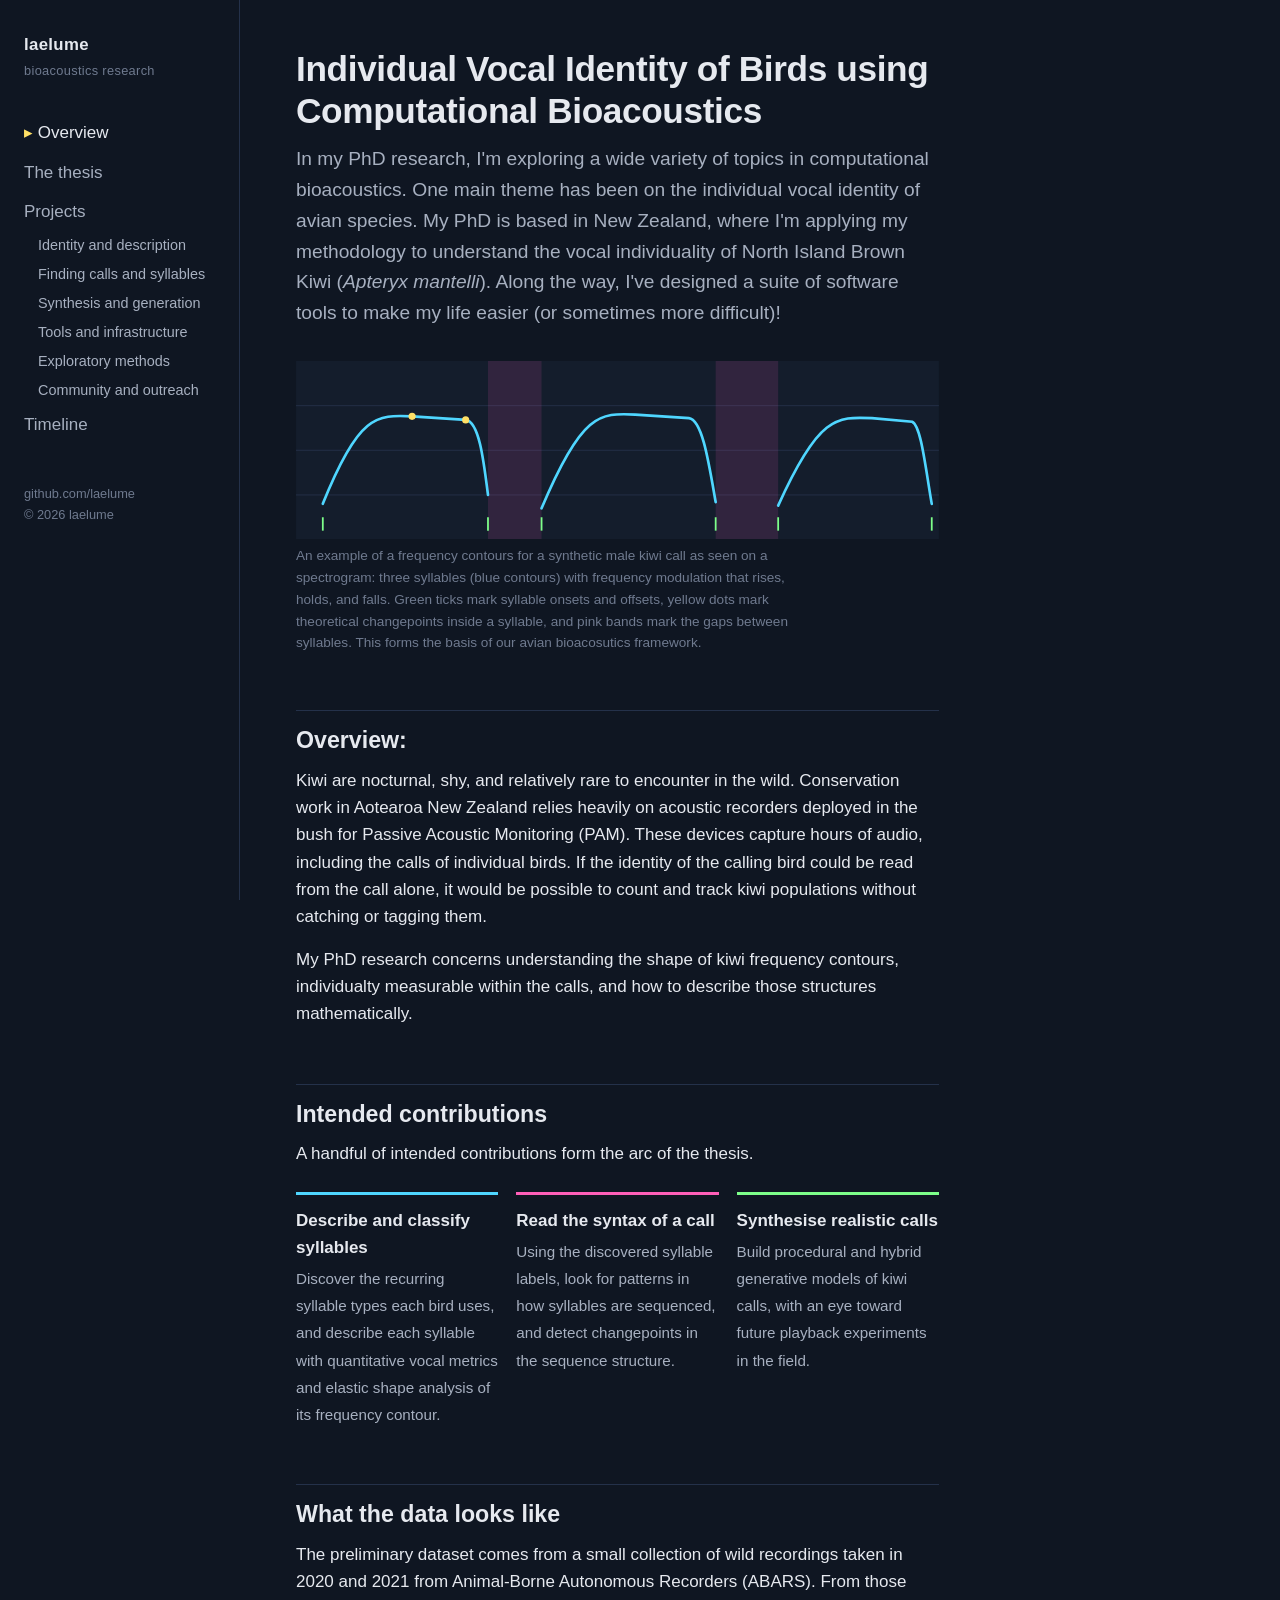
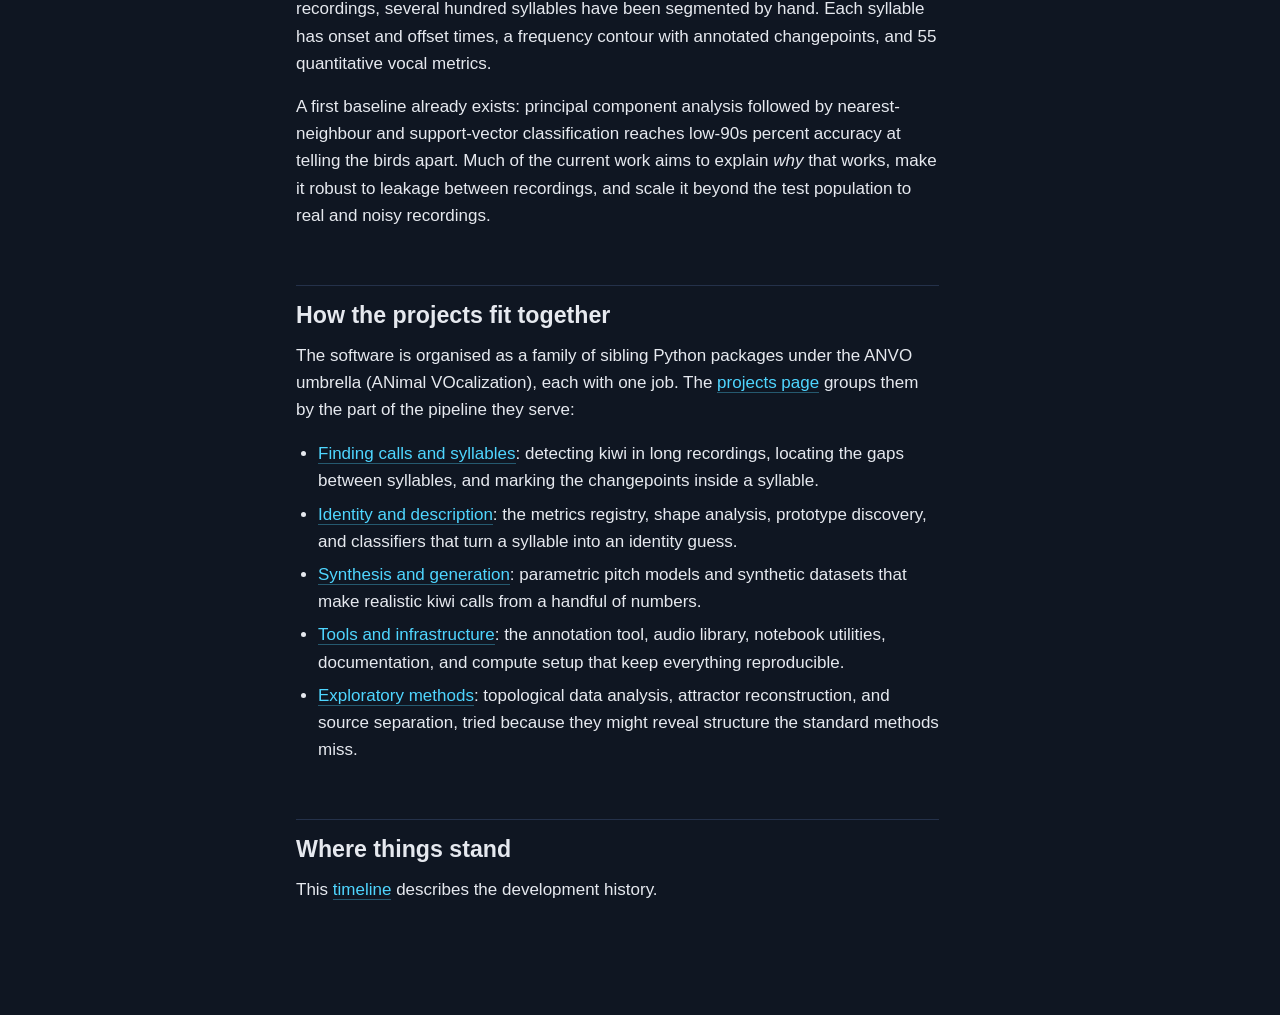
==== research/index.html @ 94d28925 "Update index.html" ====
<!DOCTYPE html>
<html lang="en">
<head>
<meta charset="utf-8">
<meta name="viewport" content="width=device-width, initial-scale=1">
<title>ashlae blum(e) research page</title>
<meta name="description" content="Computational approached towards vocal individuality of North Island Brown Kiwi">
<link rel="stylesheet" href="style.css">
</head>
<body>
<div class="frame">

<aside class="side">
  <a class="brand" href="index.html">laelume<small>bioacoustics research</small></a>
  <nav>
    <a class="here" href="index.html">Overview</a>
    <a href="thesis.html">The thesis</a>
    <a href="projects.html">Projects</a>
    <div class="sub">
      <a href="projects.html#identify">Identity and description</a>
      <a href="projects.html#segment">Finding calls and syllables</a>
      <a href="projects.html#synth">Synthesis and generation</a>
      <a href="projects.html#tools">Tools and infrastructure</a>
      <a href="projects.html#explore">Exploratory methods</a>
      <a href="projects.html#community">Community and outreach</a>
    </div>
    <a href="timeline.html">Timeline</a>
  </nav>
  <div class="foot">
    <a href="https://github.com/laelume">github.com/laelume</a><br>
    © 2026 laelume
  </div>
</aside>

<main>
<h1>Individual Vocal Identity of Birds using Computational Bioacoustics</h1>
<p class="lede">In my PhD research, I'm exploring a wide variety of topics in computational bioacoustics. One main theme has been on the individual vocal identity of avian species. My PhD is based in New Zealand, where I'm applying my methodology to understand the vocal individuality of North Island Brown Kiwi (<em>Apteryx mantelli</em>). Along the way, I've designed a suite of software tools to make my life easier (or sometimes more difficult)!</p>

<div class="contour" aria-hidden="true">
<svg viewBox="0 0 720 200" xmlns="http://www.w3.org/2000/svg" role="img">
  <title>Proxy kiwi call using frequency contours: three syllables separated by intersyllable gaps</title>
  <rect x="0" y="0" width="720" height="200" fill="#141d2c"/>
  <g stroke="#24314a" stroke-width="1">
    <line x1="0" y1="50" x2="720" y2="50"/>
    <line x1="0" y1="100" x2="720" y2="100"/>
    <line x1="0" y1="150" x2="720" y2="150"/>
  </g>
  <!-- inter-syllable gap regions -->
  <rect x="215" y="0" width="60" height="200" fill="#ff5fb8" opacity=".12"/>
  <rect x="470" y="0" width="70" height="200" fill="#ff5fb8" opacity=".12"/>
  <!-- syllable contours: rise, plateau, fall -->
  <path d="M30 160 C 70 60, 90 60, 130 62 L 190 66 C 205 68, 210 110, 215 150" fill="none" stroke="#4fd6ff" stroke-width="3" stroke-linecap="round"/>
  <path d="M275 165 C 320 58, 340 58, 380 60 L 440 64 C 455 66, 462 112, 470 158" fill="none" stroke="#4fd6ff" stroke-width="3" stroke-linecap="round"/>
  <path d="M540 162 C 585 62, 605 62, 645 64 L 690 68 C 700 72, 705 120, 712 160" fill="none" stroke="#4fd6ff" stroke-width="3" stroke-linecap="round"/>
  <!-- changepoints inside the first syllable -->
  <g fill="#ffe066">
    <circle cx="130" cy="62" r="4"/>
    <circle cx="190" cy="66" r="4"/>
  </g>
  <!-- onset / offset ticks -->
  <g stroke="#7dff8a" stroke-width="2">
    <line x1="30" y1="175" x2="30" y2="190"/>
    <line x1="215" y1="175" x2="215" y2="190"/>
    <line x1="275" y1="175" x2="275" y2="190"/>
    <line x1="470" y1="175" x2="470" y2="190"/>
    <line x1="540" y1="175" x2="540" y2="190"/>
    <line x1="712" y1="175" x2="712" y2="190"/>
  </g>
</svg>
<p class="cap">An example of a frequency contours for a synthetic male kiwi call as seen on a spectrogram: three syllables (blue contours) with frequency modulation that rises, holds, and falls. Green ticks mark syllable onsets and offsets, yellow dots mark theoretical changepoints inside a syllable, and pink bands mark the gaps between syllables. This forms the basis of our avian bioacosutics framework.</p>
</div>

<h2>Overview:</h2>
<p>Kiwi are nocturnal, shy, and relatively rare to encounter in the wild. Conservation work in Aotearoa New Zealand relies heavily on acoustic recorders deployed in the bush for Passive Acoustic Monitoring (PAM). These devices capture hours of audio, including the calls of individual birds. If the identity of the calling bird could be read from the call alone, it would be possible to count and track kiwi populations without catching or tagging them.</p>
<p>My PhD research concerns understanding the shape of kiwi frequency contours, individualty measurable within the calls, and how to describe those structures mathematically.</p>

<h2>Intended contributions</h2>
<p>A handful of intended contributions form the arc of the thesis.</p>
<ul class="arc">
  <li><b>Describe and classify syllables</b><span>Discover the recurring syllable types each bird uses, and describe each syllable with quantitative vocal metrics and elastic shape analysis of its frequency contour.</span></li>
  <li><b>Read the syntax of a call</b><span>Using the discovered syllable labels, look for patterns in how syllables are sequenced, and detect changepoints in the sequence structure.</span></li>
  <li><b>Synthesise realistic calls</b><span>Build procedural and hybrid generative models of kiwi calls, with an eye toward future playback experiments in the field.</span></li>
</ul>

<h2>What the data looks like</h2>
<p>The preliminary dataset comes from a small collection of wild recordings taken in 2020 and 2021 from Animal-Borne Autonomous Recorders (ABARS). From those recordings, several hundred syllables have been segmented by hand. Each syllable has onset and offset times, a frequency contour with annotated changepoints, and 55 quantitative vocal metrics.</p>
<p>A first baseline already exists: principal component analysis followed by nearest-neighbour and support-vector classification reaches low-90s percent accuracy at telling the birds apart. Much of the current work aims to explain <em>why</em> that works, make it robust to leakage between recordings, and scale it beyond the test population to real and noisy recordings.</p>

<h2>How the projects fit together</h2>
<p>The software is organised as a family of sibling Python packages under the ANVO umbrella (ANimal VOcalization), each with one job. The <a href="projects.html">projects page</a> groups them by the part of the pipeline they serve:</p>
<ul>
  <li><a href="projects.html#segment">Finding calls and syllables</a>: detecting kiwi in long recordings, locating the gaps between syllables, and marking the changepoints inside a syllable.</li>
  <li><a href="projects.html#identify">Identity and description</a>: the metrics registry, shape analysis, prototype discovery, and classifiers that turn a syllable into an identity guess.</li>
  <li><a href="projects.html#synth">Synthesis and generation</a>: parametric pitch models and synthetic datasets that make realistic kiwi calls from a handful of numbers.</li>
  <li><a href="projects.html#tools">Tools and infrastructure</a>: the annotation tool, audio library, notebook utilities, documentation, and compute setup that keep everything reproducible.</li>
  <li><a href="projects.html#explore">Exploratory methods</a>: topological data analysis, attractor reconstruction, and source separation, tried because they might reveal structure the standard methods miss.</li>
</ul>

<h2>Where things stand</h2>
<p>This <a href="timeline.html">timeline</a> describes the development history.</p>

  
</main>

</div>
</body>
</html>
---- research/style.css ----
/* ANVO research site. No dependencies, no JavaScript, no Jekyll. */

:root {
  --ink: #0f1622;
  --ink-2: #141d2c;
  --line: #24314a;
  --text: #e6e9ef;
  --text-2: #a7b0c0;
  --text-3: #6f7a8f;
  --cyan: #4fd6ff;
  --magenta: #ff5fb8;
  --green: #7dff8a;
  --yellow: #ffe066;
  --measure: 68ch;
  --sans: "Segoe UI", "Helvetica Neue", Helvetica, Arial, sans-serif;
  --mono: Consolas, "Liberation Mono", Menlo, monospace;
}

* { box-sizing: border-box; }

html { scroll-behavior: smooth; }
@media (prefers-reduced-motion: reduce) { html { scroll-behavior: auto; } }

body {
  margin: 0;
  background: var(--ink);
  color: var(--text);
  font-family: var(--sans);
  font-size: 17px;
  line-height: 1.6;
}

a { color: var(--cyan); text-decoration: none; border-bottom: 1px solid rgba(79,214,255,.35); }
a:hover { border-bottom-color: var(--cyan); }
a:focus-visible, button:focus-visible { outline: 2px solid var(--yellow); outline-offset: 3px; }

code {
  font-family: var(--mono);
  font-size: .9em;
  color: var(--text);
  background: var(--ink-2);
  padding: .05em .35em;
  border-radius: 3px;
}

/* L A Y O U T */

.frame {
  display: grid;
  grid-template-columns: 240px minmax(0, 1fr);
  min-height: 100vh;
}

.side {
  border-right: 1px solid var(--line);
  padding: 32px 24px;
  position: sticky;
  top: 0;
  height: 100vh;
  overflow: auto;
}

.side .brand {
  display: block;
  color: var(--text);
  border: 0;
  font-weight: 700;
  letter-spacing: .02em;
  font-size: 1.05rem;
}
.side .brand small {
  display: block;
  color: var(--text-3);
  font-weight: 400;
  font-size: .8rem;
  margin-top: 2px;
}

.side nav { margin-top: 32px; }
.side nav a {
  display: block;
  color: var(--text-2);
  border: 0;
  padding: 6px 0;
}
.side nav a.here { color: var(--text); }
.side nav a.here::before { content: "▸ "; color: var(--yellow); }
.side nav .sub { margin-left: 14px; }
.side nav .sub a { font-size: .9rem; padding: 3px 0; }

.side .foot {
  margin-top: 40px;
  font-size: .8rem;
  color: var(--text-3);
}
.side .foot a { color: var(--text-3); border-bottom-color: transparent; }
.side .foot a:hover { color: var(--text-2); }

main {
  padding: 48px 56px 96px;
  max-width: calc(var(--measure) + 112px);
}

h1, h2, h3 { line-height: 1.2; margin: 0; }
h1 { font-size: 2.2rem; font-weight: 700; letter-spacing: -.01em; }
h2 { font-size: 1.45rem; font-weight: 700; margin-top: 56px; padding-top: 16px; border-top: 1px solid var(--line); }
h3 { font-size: 1.1rem; font-weight: 700; margin-top: 28px; }
h1 + p, h2 + p, h3 + p { margin-top: 12px; }
p { margin: 0 0 16px; max-width: var(--measure); }
ul, ol { padding-left: 22px; max-width: var(--measure); }
li { margin-bottom: 6px; }

.lede { font-size: 1.2rem; color: var(--text-2); }
.muted { color: var(--text-3); }

/* H E R O   C O N T O U R */

.contour { margin: 32px 0 8px; max-width: 100%; }
.contour svg { width: 100%; height: auto; display: block; }
.contour .cap { color: var(--text-3); font-size: .85rem; margin-top: 6px; }

/* A R C   S T R I P */

.arc {
  display: grid;
  grid-template-columns: repeat(3, minmax(0, 1fr));
  gap: 18px;
  margin: 24px 0 8px;
  padding: 0;
  list-style: none;
  max-width: none;
}
.arc li {
  border-top: 3px solid var(--line);
  padding-top: 12px;
  margin: 0;
}
.arc li:nth-child(1) { border-top-color: var(--cyan); }
.arc li:nth-child(2) { border-top-color: var(--magenta); }
.arc li:nth-child(3) { border-top-color: var(--green); }
.arc b { display: block; margin-bottom: 4px; }
.arc span { color: var(--text-2); font-size: .95rem; }

/* P R O J E C T   E N T R I E S */

.family {
  margin-top: 8px;
}
.family h2 { border-top: 0; padding-top: 0; }
.family h2::before {
  content: "";
  display: inline-block;
  width: 14px; height: 14px;
  border-radius: 50%;
  margin-right: 10px;
  vertical-align: -1px;
  background: var(--line);
}
.family.identify h2::before { background: var(--cyan); }
.family.segment h2::before { background: var(--magenta); }
.family.synth h2::before { background: var(--green); }
.family.tools h2::before { background: var(--yellow); }
.family.explore h2::before { background: var(--text-3); }
.family.community h2::before { background: var(--text-2); }

.project {
  border-left: 2px solid var(--line);
  padding: 4px 0 4px 20px;
  margin: 24px 0 32px;
  max-width: var(--measure);
}
.project h3 { margin-top: 0; }
.project h3 code { font-size: .95em; background: transparent; padding: 0; color: var(--text); }
.project .status {
  font-size: .85rem;
  color: var(--text-3);
  margin: 2px 0 10px;
}
.project .status b { color: var(--text-2); font-weight: 600; }
.project ul { margin: 8px 0 0; }
.project p:last-child, .project ul:last-child { margin-bottom: 0; }

/* T A B L E S */

table { border-collapse: collapse; width: 100%; max-width: var(--measure); font-size: .95rem; margin: 12px 0 24px; }
th, td { text-align: left; vertical-align: top; padding: 8px 10px 8px 0; border-bottom: 1px solid var(--line); }
th { color: var(--text-2); font-weight: 600; }

/* T I M E L I N E */

.timeline { list-style: none; padding: 0; margin: 24px 0 0; max-width: var(--measure); }
.timeline li {
  display: grid;
  grid-template-columns: 110px minmax(0, 1fr);
  gap: 16px;
  padding: 14px 0;
  border-bottom: 1px solid var(--line);
  margin: 0;
}
.timeline .when { color: var(--yellow); font-weight: 600; font-size: .95rem; }
.timeline .what { margin: 0; }
.timeline .what b { display: block; margin-bottom: 2px; }

/* R E S P O N S I V E */

@media (max-width: 860px) {
  .frame { grid-template-columns: 1fr; }
  .side {
    position: static;
    height: auto;
    border-right: 0;
    border-bottom: 1px solid var(--line);
    padding: 20px 20px 12px;
  }
  .side nav { margin-top: 12px; display: flex; flex-wrap: wrap; gap: 4px 18px; }
  .side nav .sub { display: none; }
  .side .foot { display: none; }
  main { padding: 28px 20px 64px; }
  .arc { grid-template-columns: 1fr; }
  .timeline li { grid-template-columns: 1fr; gap: 4px; }
  h1 { font-size: 1.8rem; }
}
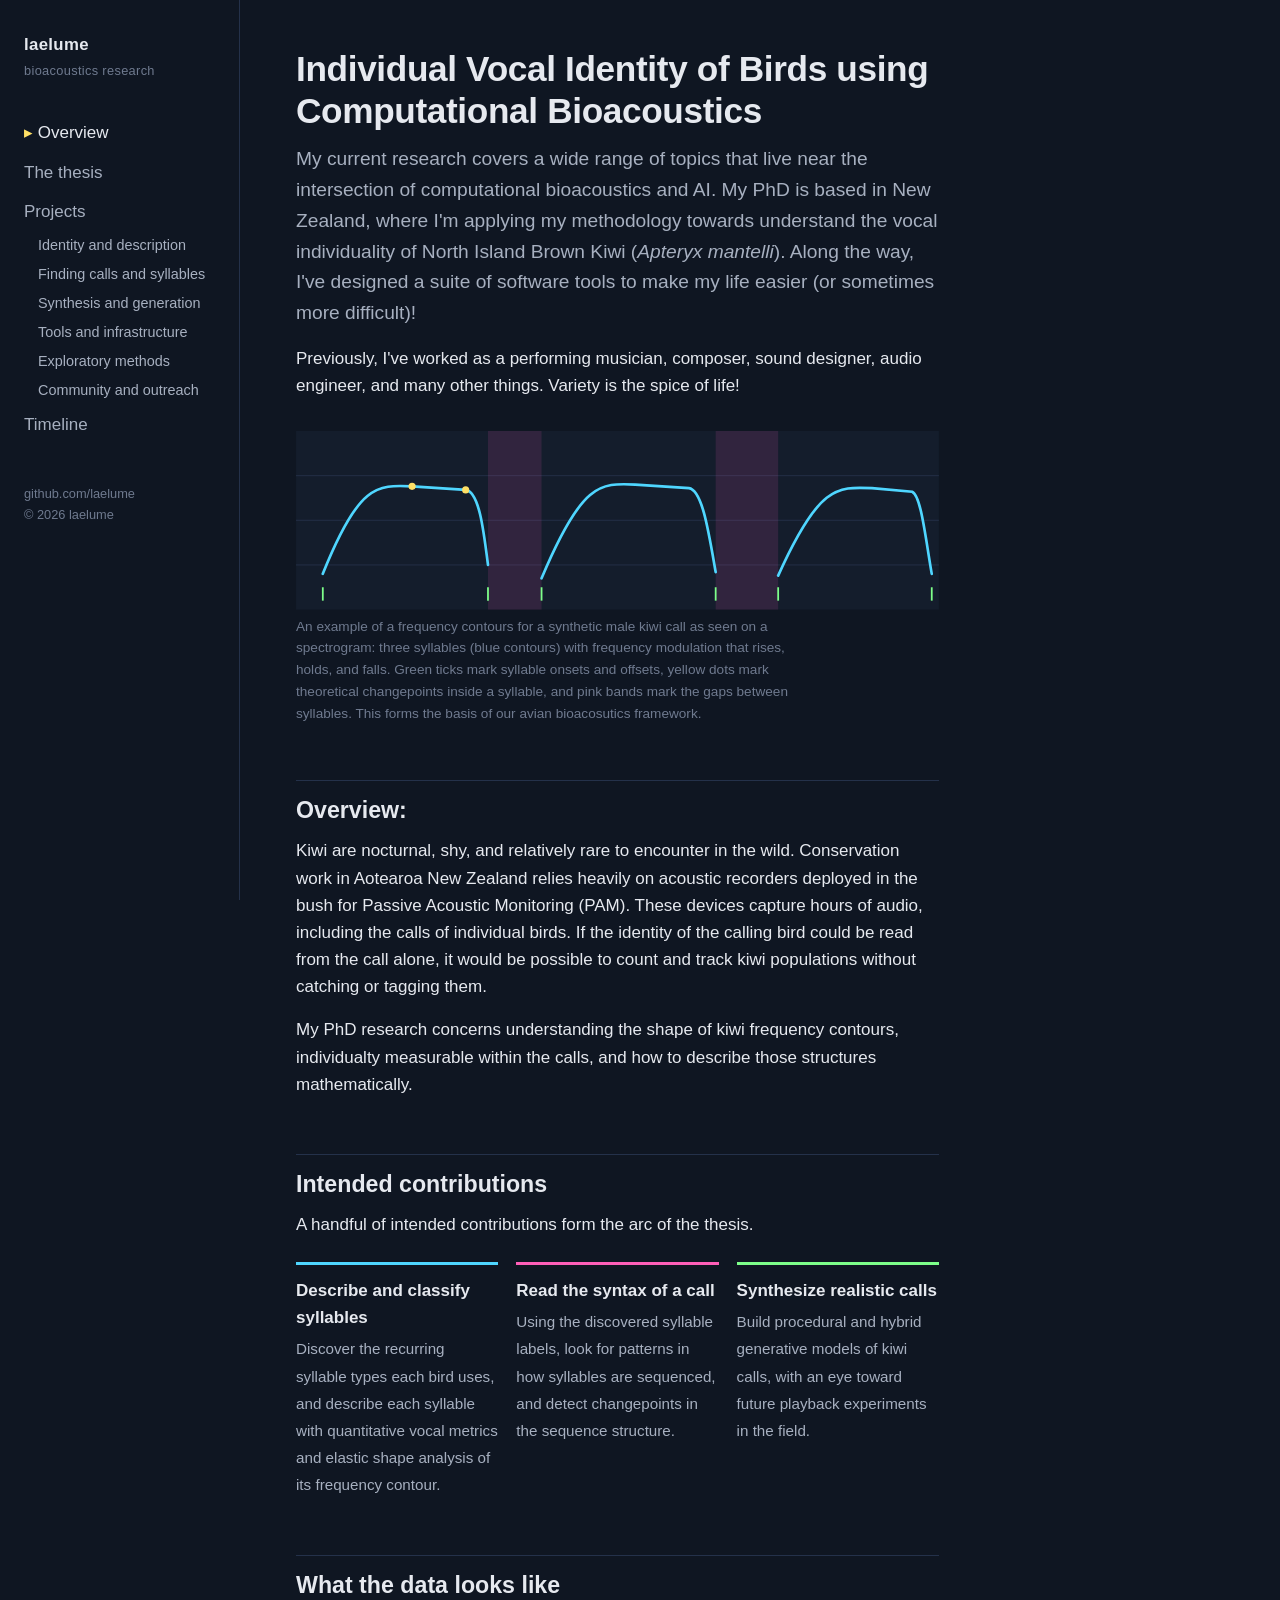
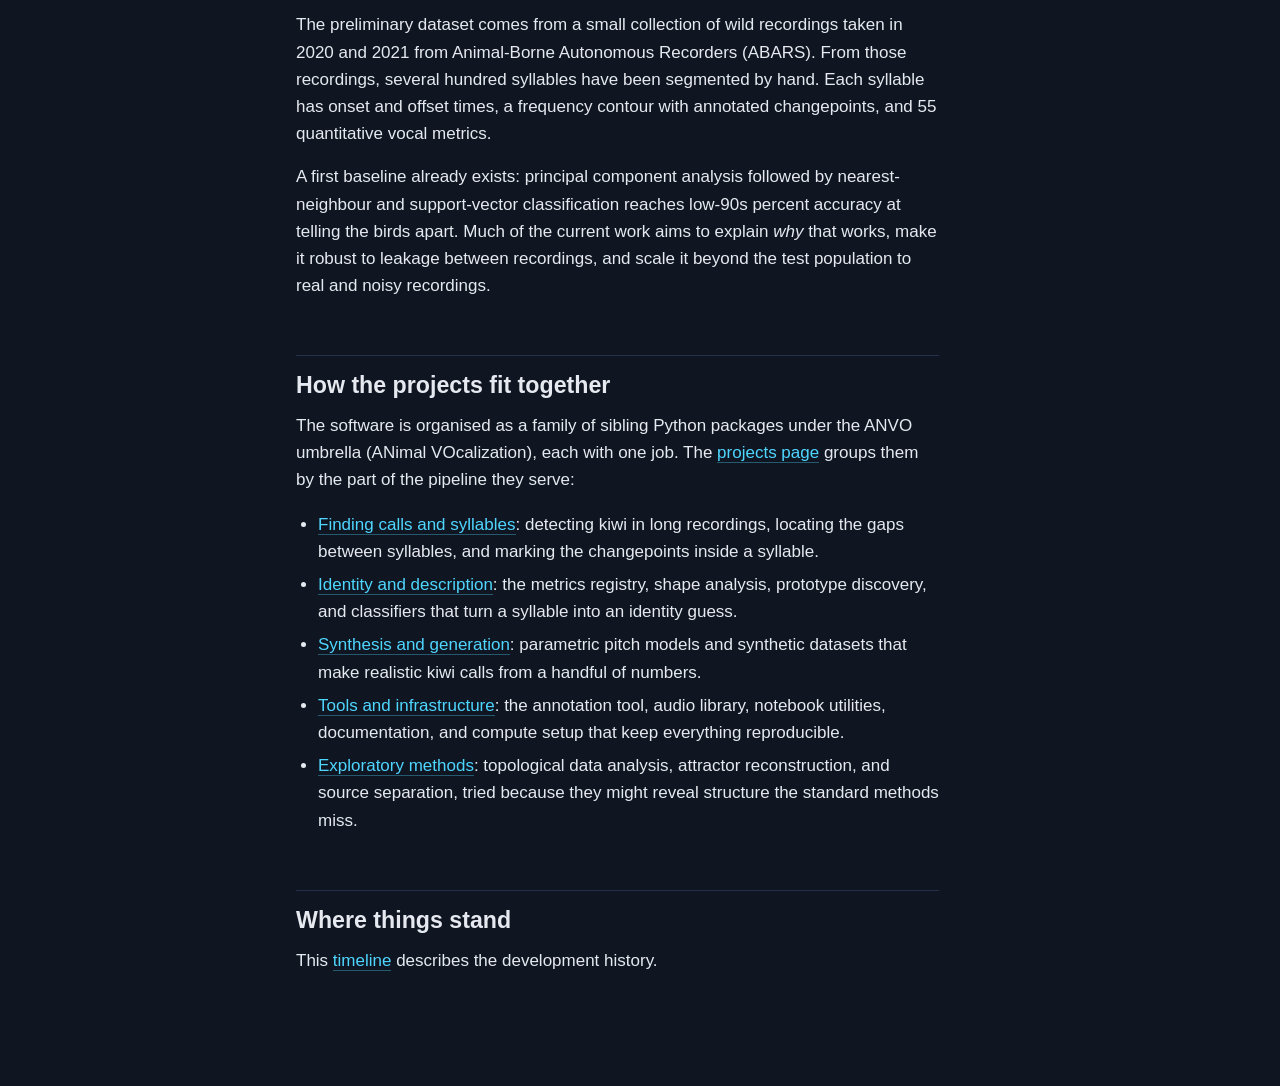
==== commit 456659e4: "Update index.html" ====
--- a/research/index.html
+++ b/research/index.html
@@ -34,8 +34,10 @@
 
 <main>
 <h1>Individual Vocal Identity of Birds using Computational Bioacoustics</h1>
-<p class="lede">In my PhD research, I'm exploring a wide variety of topics in computational bioacoustics. One main theme has been on the individual vocal identity of avian species. My PhD is based in New Zealand, where I'm applying my methodology to understand the vocal individuality of North Island Brown Kiwi (<em>Apteryx mantelli</em>). Along the way, I've designed a suite of software tools to make my life easier (or sometimes more difficult)!</p>
+<p class="lede">My current research covers a wide range of topics that live near the intersection of computational bioacoustics and AI. My PhD is based in New Zealand, where I'm applying my methodology towards understand the vocal individuality of North Island Brown Kiwi (<em>Apteryx mantelli</em>). Along the way, I've designed a suite of software tools to make my life easier (or sometimes more difficult)!</p>
 
+Previously, I've worked as a performing musician, composer, sound designer, audio engineer, and many other things. Variety is the spice of life! 
+  
 <div class="contour" aria-hidden="true">
 <svg viewBox="0 0 720 200" xmlns="http://www.w3.org/2000/svg" role="img">
   <title>Proxy kiwi call using frequency contours: three syllables separated by intersyllable gaps</title>
@@ -79,7 +81,7 @@
 <ul class="arc">
   <li><b>Describe and classify syllables</b><span>Discover the recurring syllable types each bird uses, and describe each syllable with quantitative vocal metrics and elastic shape analysis of its frequency contour.</span></li>
   <li><b>Read the syntax of a call</b><span>Using the discovered syllable labels, look for patterns in how syllables are sequenced, and detect changepoints in the sequence structure.</span></li>
-  <li><b>Synthesise realistic calls</b><span>Build procedural and hybrid generative models of kiwi calls, with an eye toward future playback experiments in the field.</span></li>
+  <li><b>Synthesize realistic calls</b><span>Build procedural and hybrid generative models of kiwi calls, with an eye toward future playback experiments in the field.</span></li>
 </ul>
 
 <h2>What the data looks like</h2>
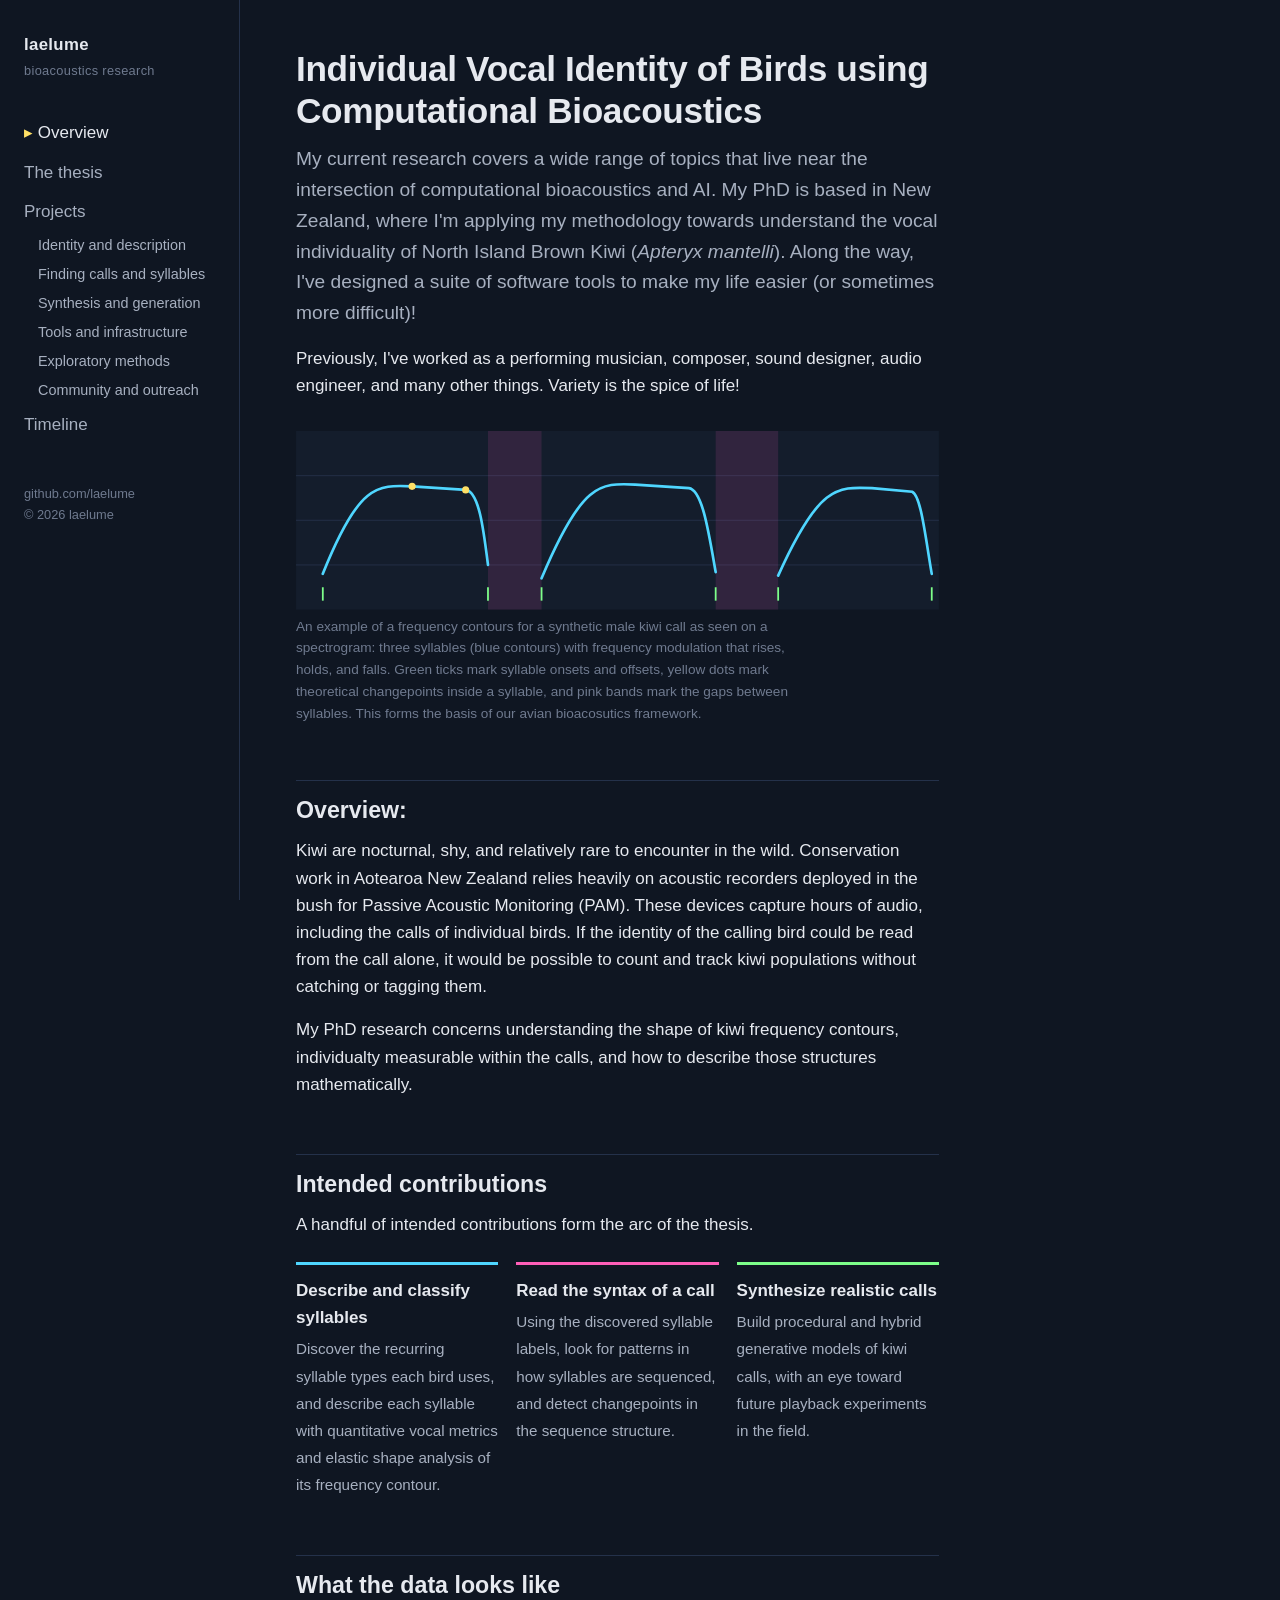
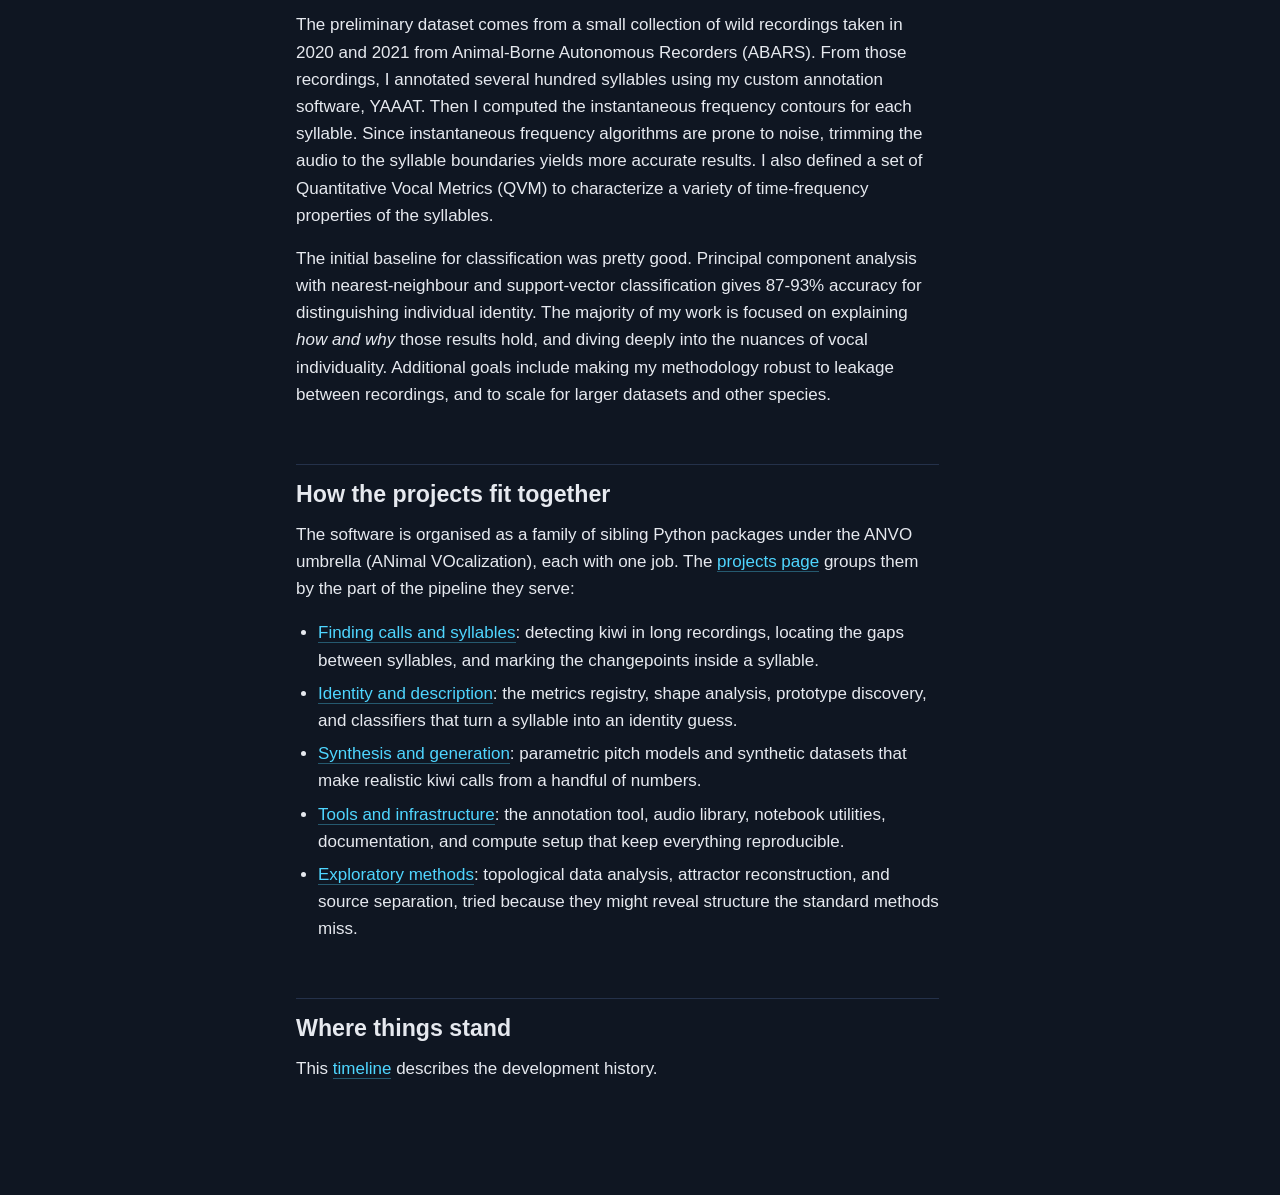
==== commit edacae2f: "Update index.html" ====
--- a/research/index.html
+++ b/research/index.html
@@ -40,7 +40,7 @@
   
 <div class="contour" aria-hidden="true">
 <svg viewBox="0 0 720 200" xmlns="http://www.w3.org/2000/svg" role="img">
-  <title>Proxy kiwi call using frequency contours: three syllables separated by intersyllable gaps</title>
+  <title>Synthetic kiwi call showing frequency contours of three syllables</title>
   <rect x="0" y="0" width="720" height="200" fill="#141d2c"/>
   <g stroke="#24314a" stroke-width="1">
     <line x1="0" y1="50" x2="720" y2="50"/>
@@ -85,8 +85,8 @@
 </ul>
 
 <h2>What the data looks like</h2>
-<p>The preliminary dataset comes from a small collection of wild recordings taken in 2020 and 2021 from Animal-Borne Autonomous Recorders (ABARS). From those recordings, several hundred syllables have been segmented by hand. Each syllable has onset and offset times, a frequency contour with annotated changepoints, and 55 quantitative vocal metrics.</p>
-<p>A first baseline already exists: principal component analysis followed by nearest-neighbour and support-vector classification reaches low-90s percent accuracy at telling the birds apart. Much of the current work aims to explain <em>why</em> that works, make it robust to leakage between recordings, and scale it beyond the test population to real and noisy recordings.</p>
+<p>The preliminary dataset comes from a small collection of wild recordings taken in 2020 and 2021 from Animal-Borne Autonomous Recorders (ABARS). From those recordings, I annotated several hundred syllables using my custom annotation software, YAAAT. Then I computed the instantaneous frequency contours for each syllable. Since instantaneous frequency algorithms are prone to noise, trimming the audio to the syllable boundaries yields more accurate results. I also defined a set of Quantitative Vocal Metrics (QVM) to characterize a variety of time-frequency properties of the syllables.</p>
+<p>The initial baseline for classification was pretty good. Principal component analysis with nearest-neighbour and support-vector classification gives 87-93% accuracy for distinguishing individual identity. The majority of my work is focused on explaining <em>how and why</em> those results hold, and diving deeply into the nuances of vocal individuality. Additional goals include making my methodology robust to leakage between recordings, and to scale for larger datasets and other species.</p>
 
 <h2>How the projects fit together</h2>
 <p>The software is organised as a family of sibling Python packages under the ANVO umbrella (ANimal VOcalization), each with one job. The <a href="projects.html">projects page</a> groups them by the part of the pipeline they serve:</p>
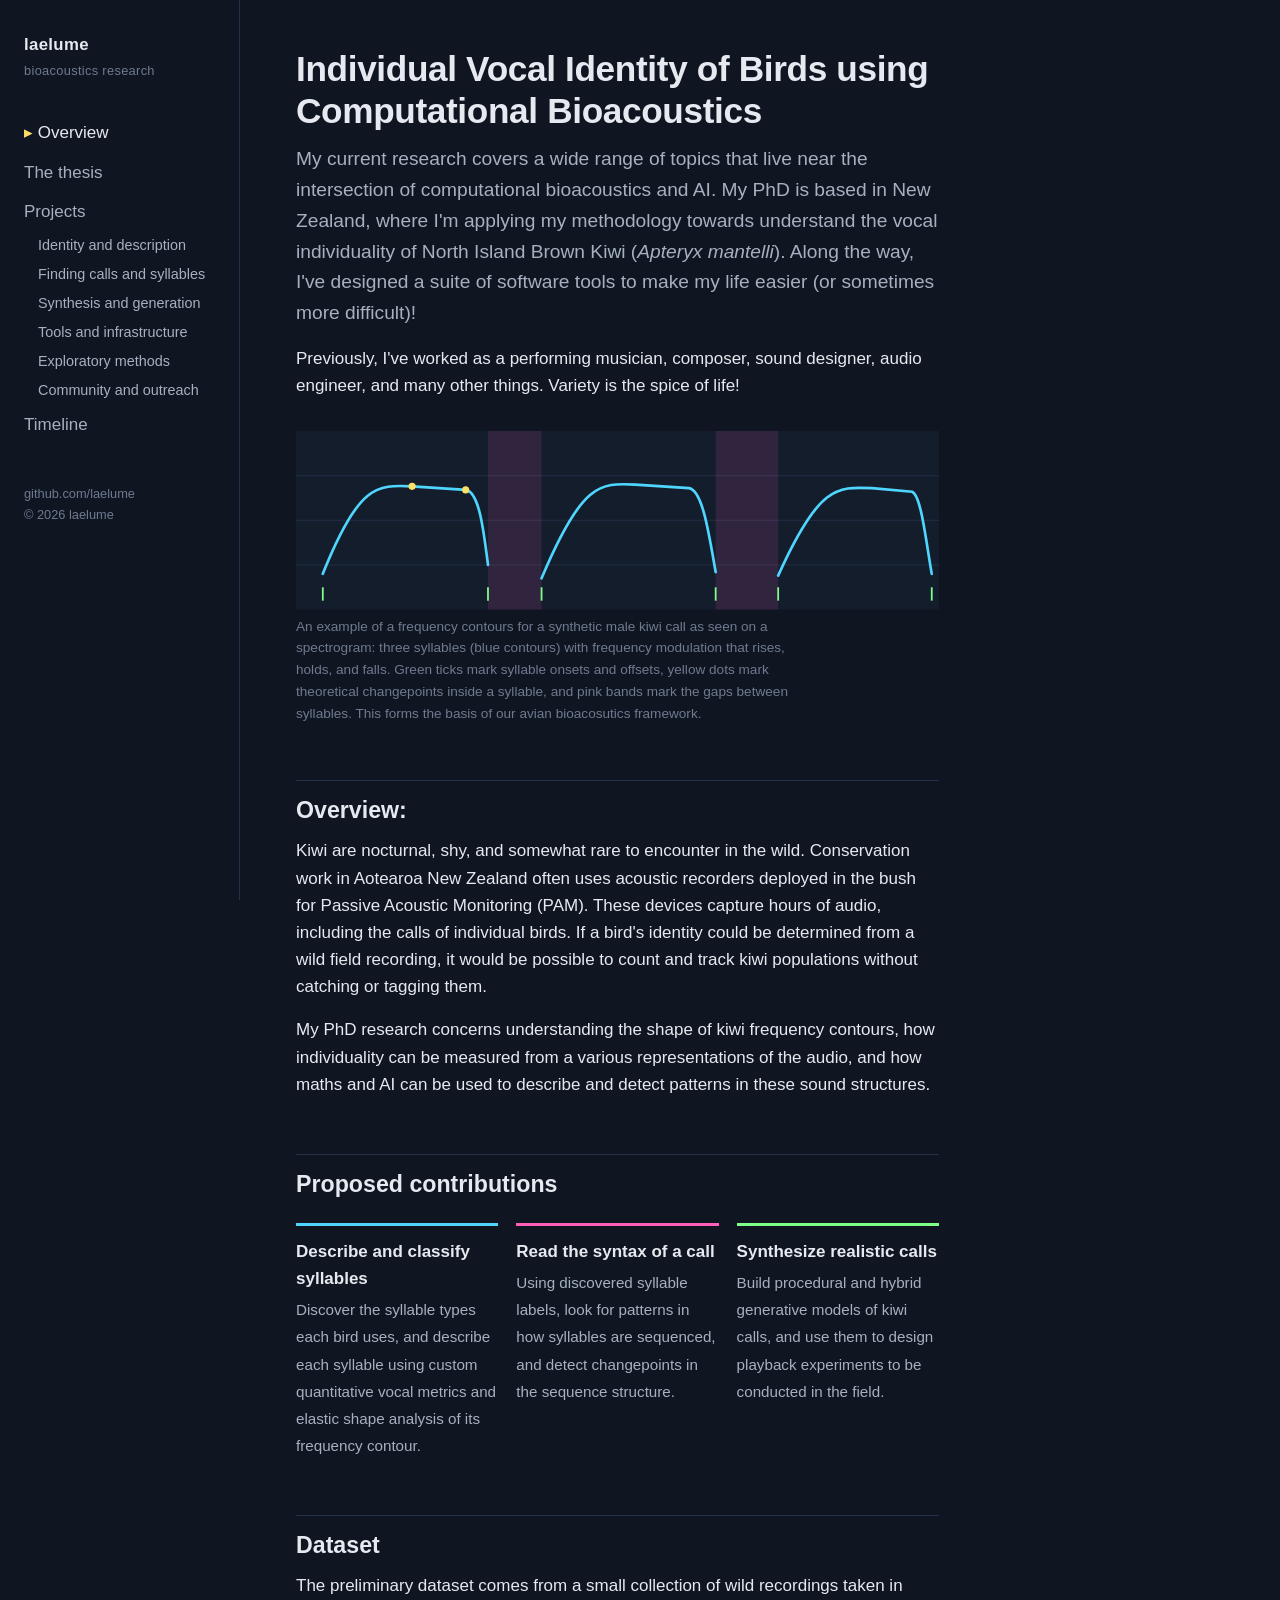
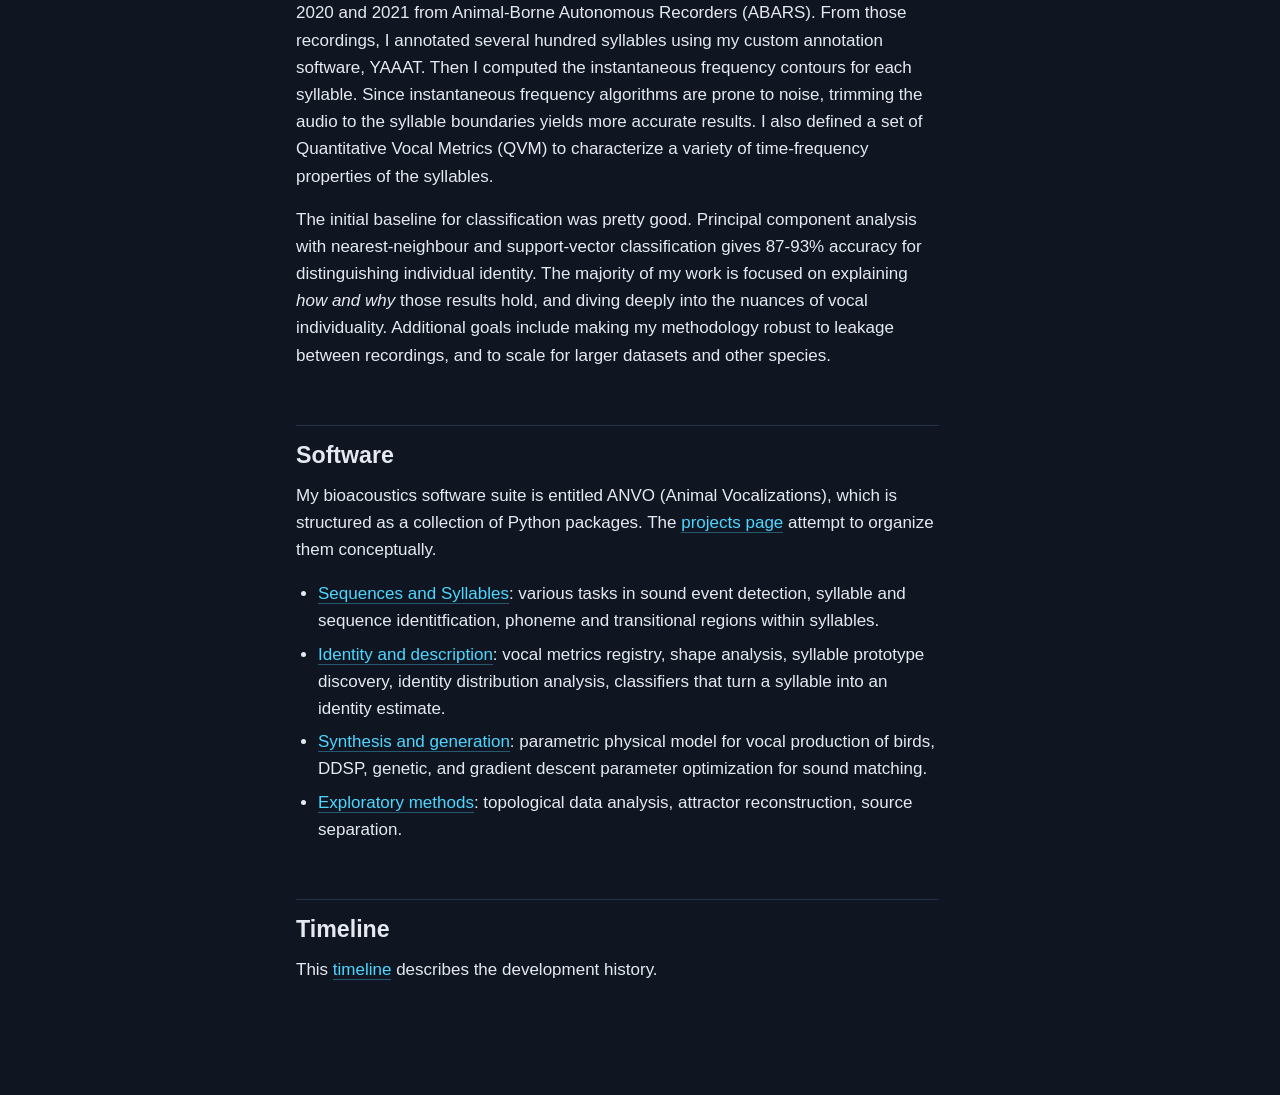
==== commit 6f175dab: "Update index.html" ====
--- a/research/index.html
+++ b/research/index.html
@@ -73,32 +73,30 @@
 </div>
 
 <h2>Overview:</h2>
-<p>Kiwi are nocturnal, shy, and relatively rare to encounter in the wild. Conservation work in Aotearoa New Zealand relies heavily on acoustic recorders deployed in the bush for Passive Acoustic Monitoring (PAM). These devices capture hours of audio, including the calls of individual birds. If the identity of the calling bird could be read from the call alone, it would be possible to count and track kiwi populations without catching or tagging them.</p>
-<p>My PhD research concerns understanding the shape of kiwi frequency contours, individualty measurable within the calls, and how to describe those structures mathematically.</p>
+<p>Kiwi are nocturnal, shy, and somewhat rare to encounter in the wild. Conservation work in Aotearoa New Zealand often uses acoustic recorders deployed in the bush for Passive Acoustic Monitoring (PAM). These devices capture hours of audio, including the calls of individual birds. If a bird's identity could be determined from a wild field recording, it would be possible to count and track kiwi populations without catching or tagging them.</p>
+<p>My PhD research concerns understanding the shape of kiwi frequency contours, how individuality can be measured from a various representations of the audio, and how maths and AI can be used to describe and detect patterns in these sound structures.</p>
 
-<h2>Intended contributions</h2>
-<p>A handful of intended contributions form the arc of the thesis.</p>
+<h2>Proposed contributions</h2>
 <ul class="arc">
-  <li><b>Describe and classify syllables</b><span>Discover the recurring syllable types each bird uses, and describe each syllable with quantitative vocal metrics and elastic shape analysis of its frequency contour.</span></li>
-  <li><b>Read the syntax of a call</b><span>Using the discovered syllable labels, look for patterns in how syllables are sequenced, and detect changepoints in the sequence structure.</span></li>
-  <li><b>Synthesize realistic calls</b><span>Build procedural and hybrid generative models of kiwi calls, with an eye toward future playback experiments in the field.</span></li>
+  <li><b>Describe and classify syllables</b><span>Discover the syllable types each bird uses, and describe each syllable using custom quantitative vocal metrics and elastic shape analysis of its frequency contour.</span></li>
+  <li><b>Read the syntax of a call</b><span>Using discovered syllable labels, look for patterns in how syllables are sequenced, and detect changepoints in the sequence structure.</span></li>
+  <li><b>Synthesize realistic calls</b><span>Build procedural and hybrid generative models of kiwi calls, and use them to design playback experiments to be conducted in the field.</span></li>
 </ul>
 
-<h2>What the data looks like</h2>
+<h2>Dataset</h2>
 <p>The preliminary dataset comes from a small collection of wild recordings taken in 2020 and 2021 from Animal-Borne Autonomous Recorders (ABARS). From those recordings, I annotated several hundred syllables using my custom annotation software, YAAAT. Then I computed the instantaneous frequency contours for each syllable. Since instantaneous frequency algorithms are prone to noise, trimming the audio to the syllable boundaries yields more accurate results. I also defined a set of Quantitative Vocal Metrics (QVM) to characterize a variety of time-frequency properties of the syllables.</p>
 <p>The initial baseline for classification was pretty good. Principal component analysis with nearest-neighbour and support-vector classification gives 87-93% accuracy for distinguishing individual identity. The majority of my work is focused on explaining <em>how and why</em> those results hold, and diving deeply into the nuances of vocal individuality. Additional goals include making my methodology robust to leakage between recordings, and to scale for larger datasets and other species.</p>
 
-<h2>How the projects fit together</h2>
-<p>The software is organised as a family of sibling Python packages under the ANVO umbrella (ANimal VOcalization), each with one job. The <a href="projects.html">projects page</a> groups them by the part of the pipeline they serve:</p>
+<h2>Software</h2>
+<p>My bioacoustics software suite is entitled ANVO (Animal Vocalizations), which is structured as a collection of Python packages. The <a href="projects.html">projects page</a> attempt to organize them conceptually.</p>
 <ul>
-  <li><a href="projects.html#segment">Finding calls and syllables</a>: detecting kiwi in long recordings, locating the gaps between syllables, and marking the changepoints inside a syllable.</li>
-  <li><a href="projects.html#identify">Identity and description</a>: the metrics registry, shape analysis, prototype discovery, and classifiers that turn a syllable into an identity guess.</li>
-  <li><a href="projects.html#synth">Synthesis and generation</a>: parametric pitch models and synthetic datasets that make realistic kiwi calls from a handful of numbers.</li>
-  <li><a href="projects.html#tools">Tools and infrastructure</a>: the annotation tool, audio library, notebook utilities, documentation, and compute setup that keep everything reproducible.</li>
-  <li><a href="projects.html#explore">Exploratory methods</a>: topological data analysis, attractor reconstruction, and source separation, tried because they might reveal structure the standard methods miss.</li>
+  <li><a href="projects.html#segment">Sequences and Syllables</a>: various tasks in sound event detection, syllable and sequence identitfication, phoneme and transitional regions within syllables.</li>
+  <li><a href="projects.html#identify">Identity and description</a>: vocal metrics registry, shape analysis, syllable prototype discovery, identity distribution analysis, classifiers that turn a syllable into an identity estimate.</li>
+  <li><a href="projects.html#synth">Synthesis and generation</a>: parametric physical model for vocal production of birds, DDSP, genetic, and gradient descent parameter optimization for sound matching.</li>
+  <li><a href="projects.html#explore">Exploratory methods</a>: topological data analysis, attractor reconstruction, source separation.</li>
 </ul>
 
-<h2>Where things stand</h2>
+<h2>Timeline</h2>
 <p>This <a href="timeline.html">timeline</a> describes the development history.</p>
 
   
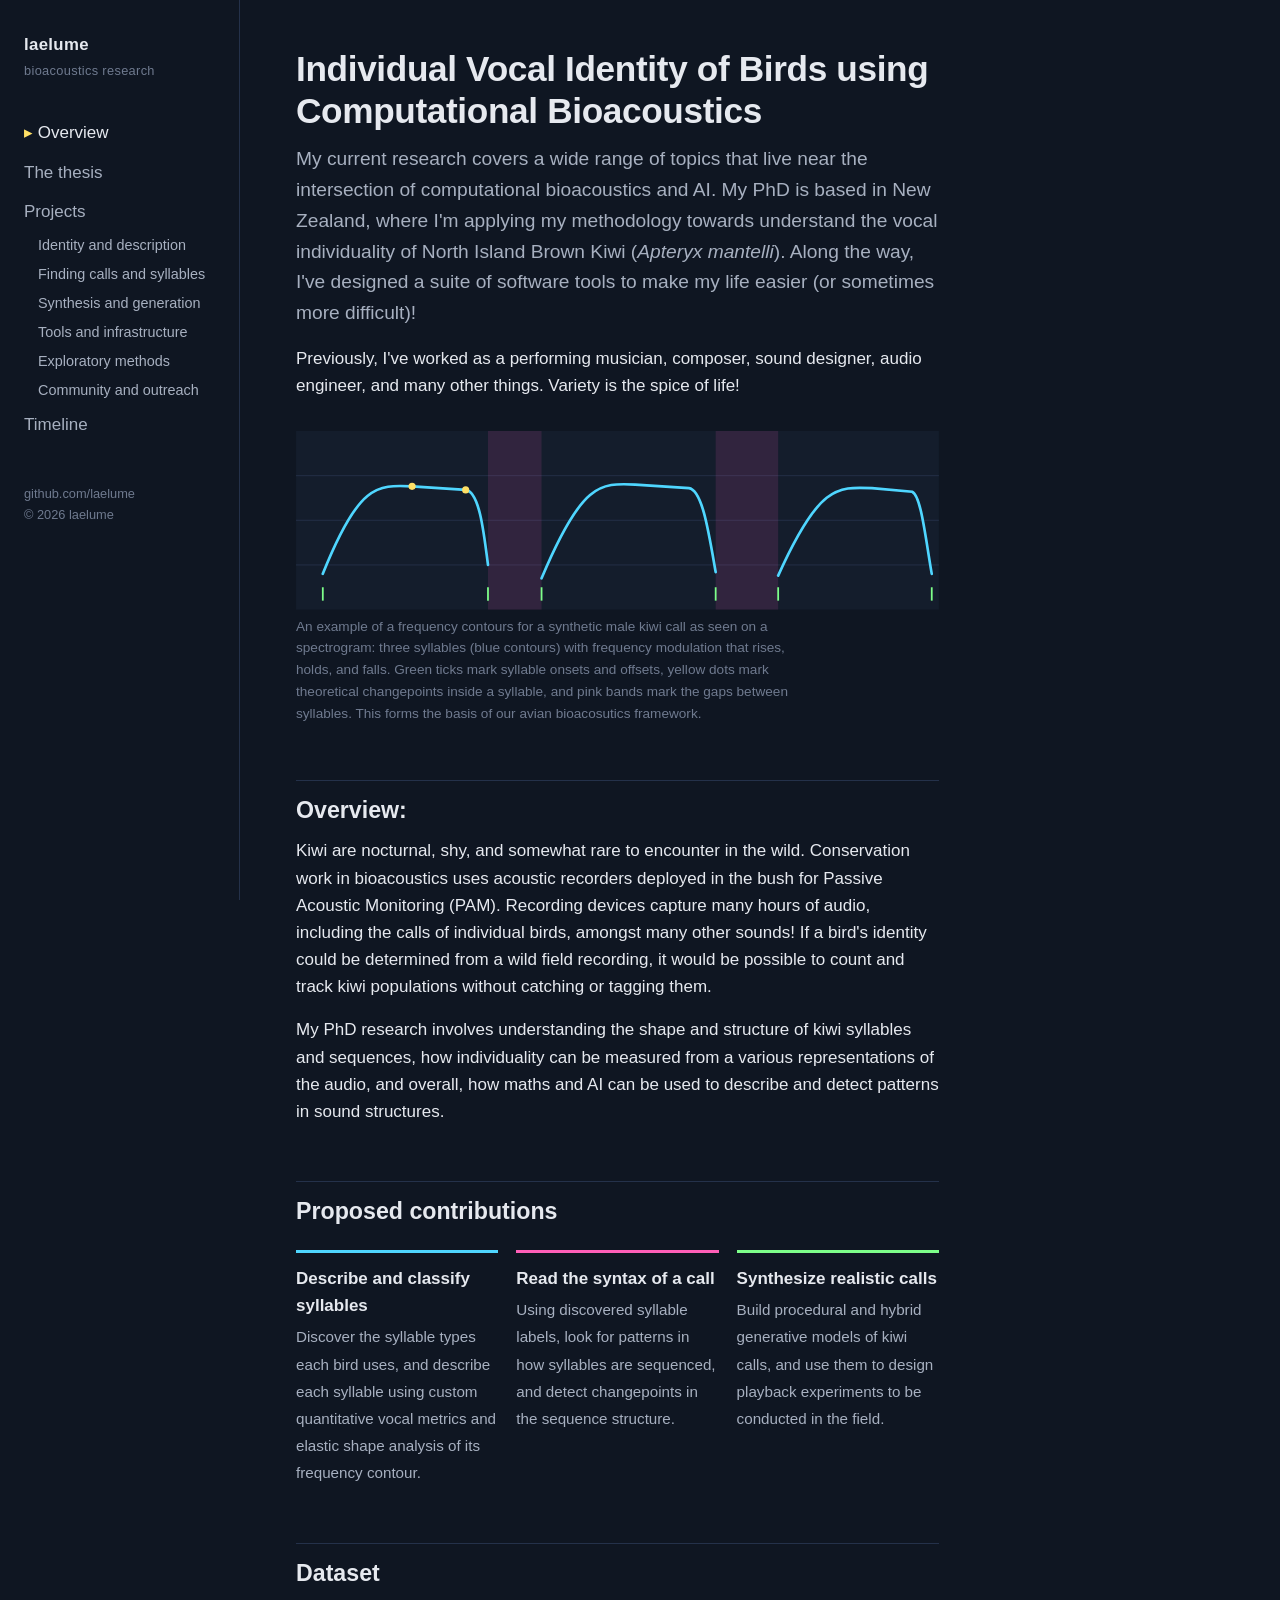
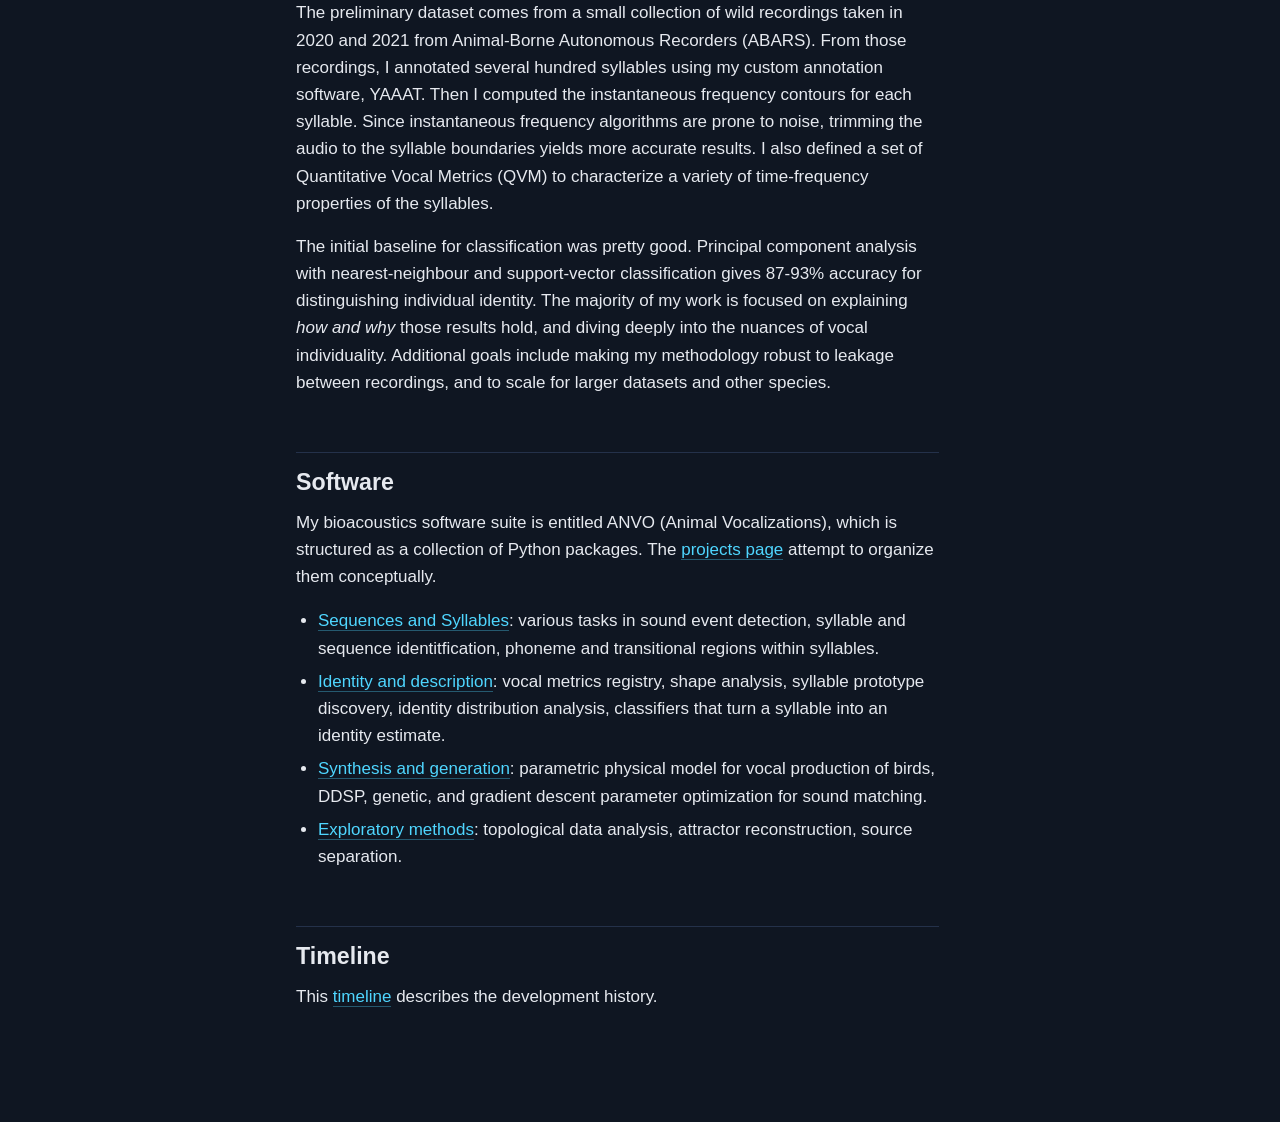
==== commit e7c9be8a: "Update index.html" ====
--- a/research/index.html
+++ b/research/index.html
@@ -73,8 +73,8 @@
 </div>
 
 <h2>Overview:</h2>
-<p>Kiwi are nocturnal, shy, and somewhat rare to encounter in the wild. Conservation work in Aotearoa New Zealand often uses acoustic recorders deployed in the bush for Passive Acoustic Monitoring (PAM). These devices capture hours of audio, including the calls of individual birds. If a bird's identity could be determined from a wild field recording, it would be possible to count and track kiwi populations without catching or tagging them.</p>
-<p>My PhD research concerns understanding the shape of kiwi frequency contours, how individuality can be measured from a various representations of the audio, and how maths and AI can be used to describe and detect patterns in these sound structures.</p>
+<p>Kiwi are nocturnal, shy, and somewhat rare to encounter in the wild. Conservation work in bioacoustics uses acoustic recorders deployed in the bush for Passive Acoustic Monitoring (PAM). Recording devices capture many hours of audio, including the calls of individual birds, amongst many other sounds! If a bird's identity could be determined from a wild field recording, it would be possible to count and track kiwi populations without catching or tagging them.</p>
+<p>My PhD research involves understanding the shape and structure of kiwi syllables and sequences, how individuality can be measured from a various representations of the audio, and overall, how maths and AI can be used to describe and detect patterns in sound structures.</p>
 
 <h2>Proposed contributions</h2>
 <ul class="arc">
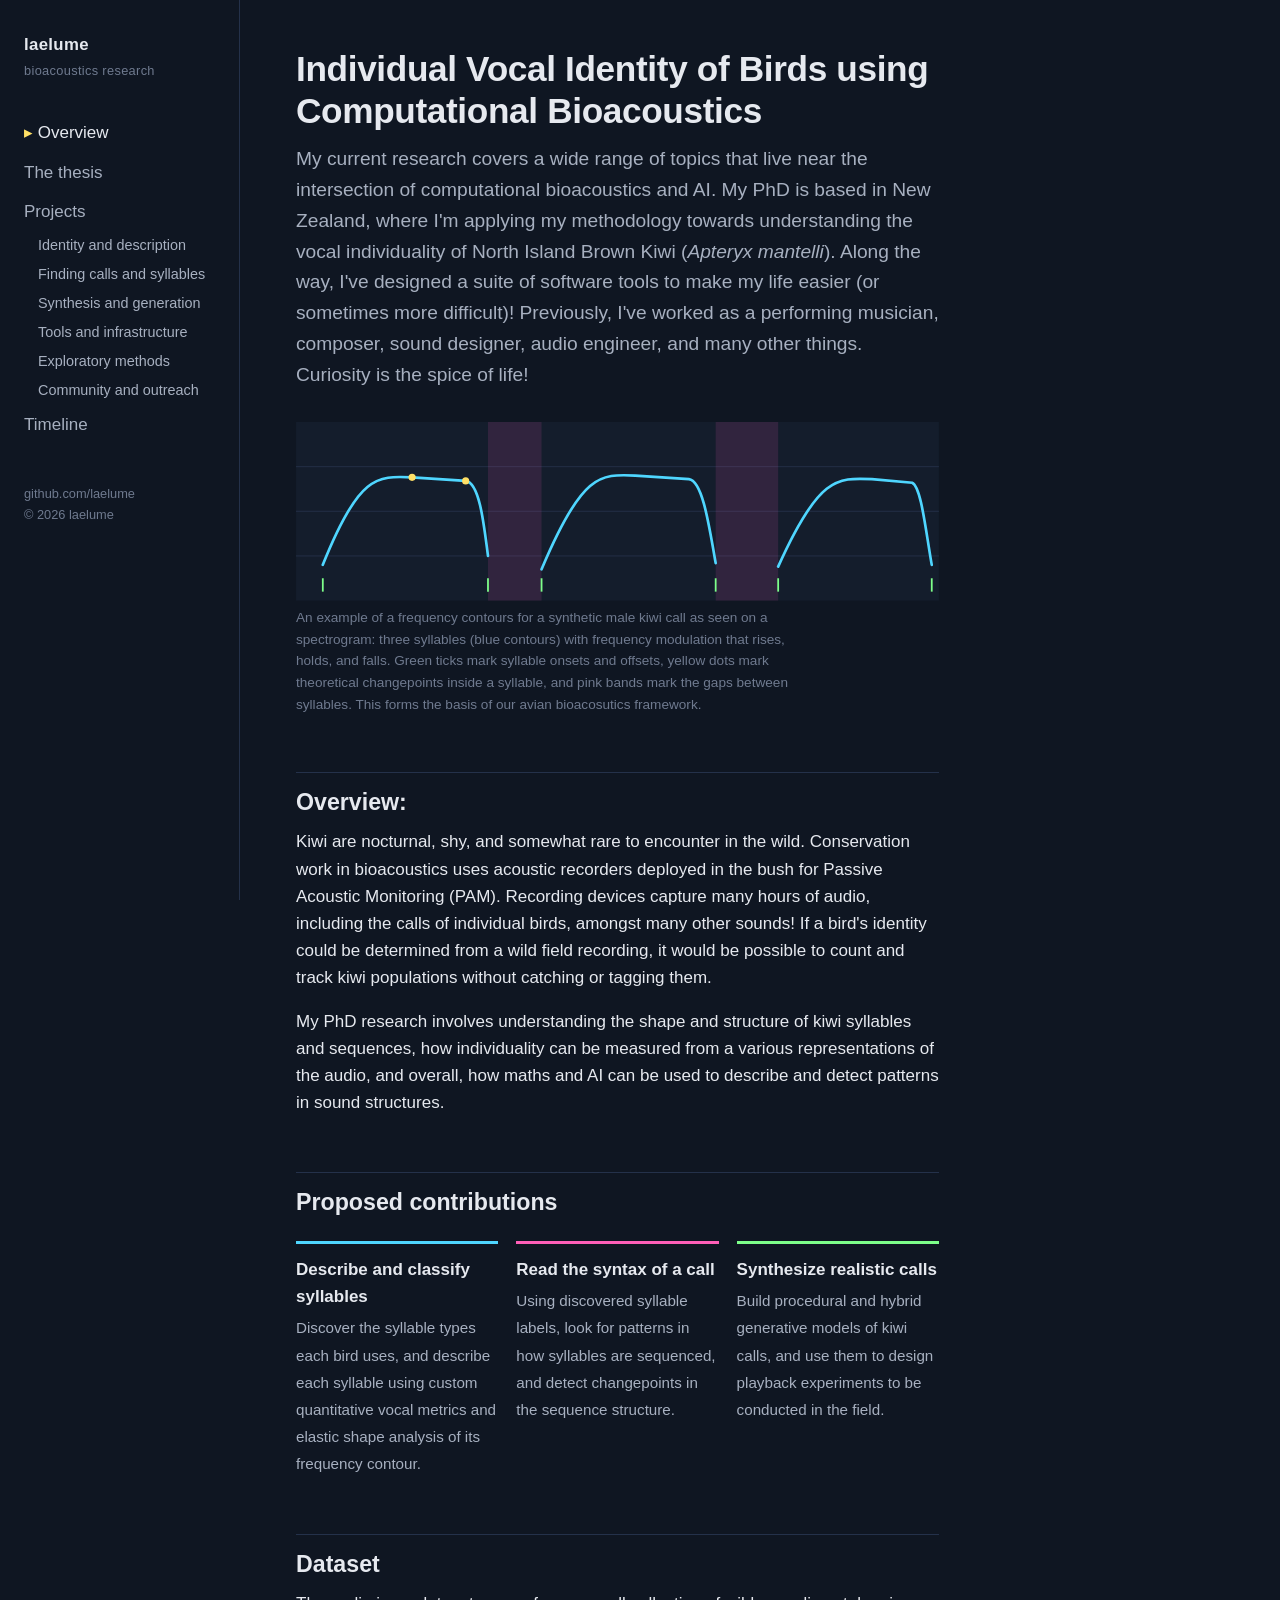
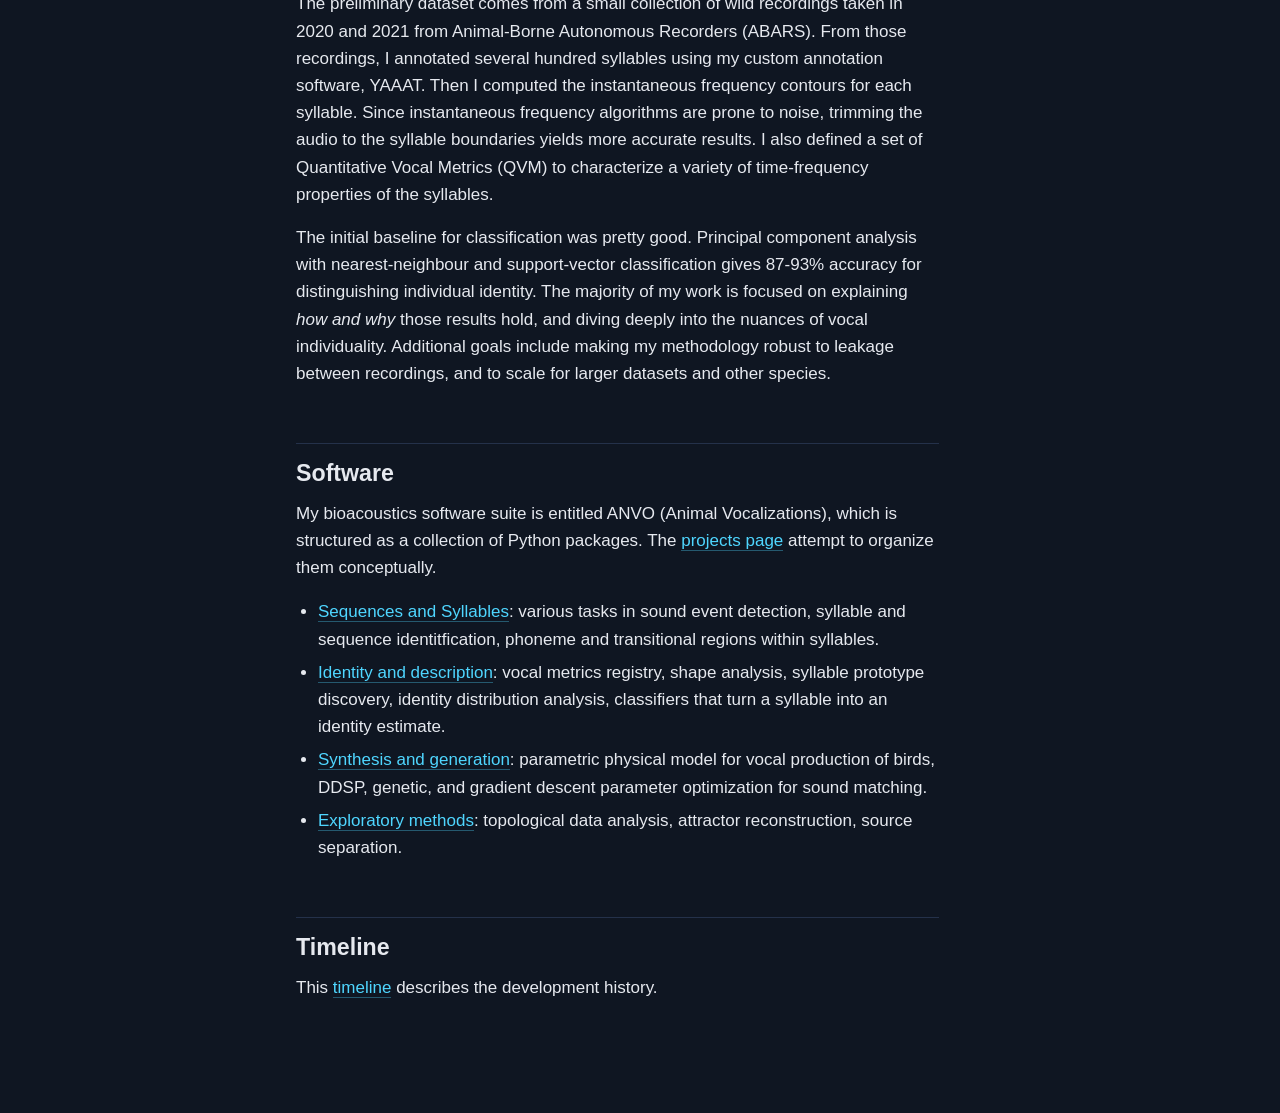
==== commit b4d076b0: "Update index.html" ====
--- a/research/index.html
+++ b/research/index.html
@@ -34,9 +34,11 @@
 
 <main>
 <h1>Individual Vocal Identity of Birds using Computational Bioacoustics</h1>
-<p class="lede">My current research covers a wide range of topics that live near the intersection of computational bioacoustics and AI. My PhD is based in New Zealand, where I'm applying my methodology towards understand the vocal individuality of North Island Brown Kiwi (<em>Apteryx mantelli</em>). Along the way, I've designed a suite of software tools to make my life easier (or sometimes more difficult)!</p>
+<p 
+class="lede">My current research covers a wide range of topics that live near the intersection of computational bioacoustics and AI. My PhD is based in New Zealand, where I'm applying my methodology towards understanding the vocal individuality of North Island Brown Kiwi (<em>Apteryx mantelli</em>). Along the way, I've designed a suite of software tools to make my life easier (or sometimes more difficult)!
 
-Previously, I've worked as a performing musician, composer, sound designer, audio engineer, and many other things. Variety is the spice of life! 
+Previously, I've worked as a performing musician, composer, sound designer, audio engineer, and many other things. Curiosity is the spice of life!
+  </p>
   
 <div class="contour" aria-hidden="true">
 <svg viewBox="0 0 720 200" xmlns="http://www.w3.org/2000/svg" role="img">
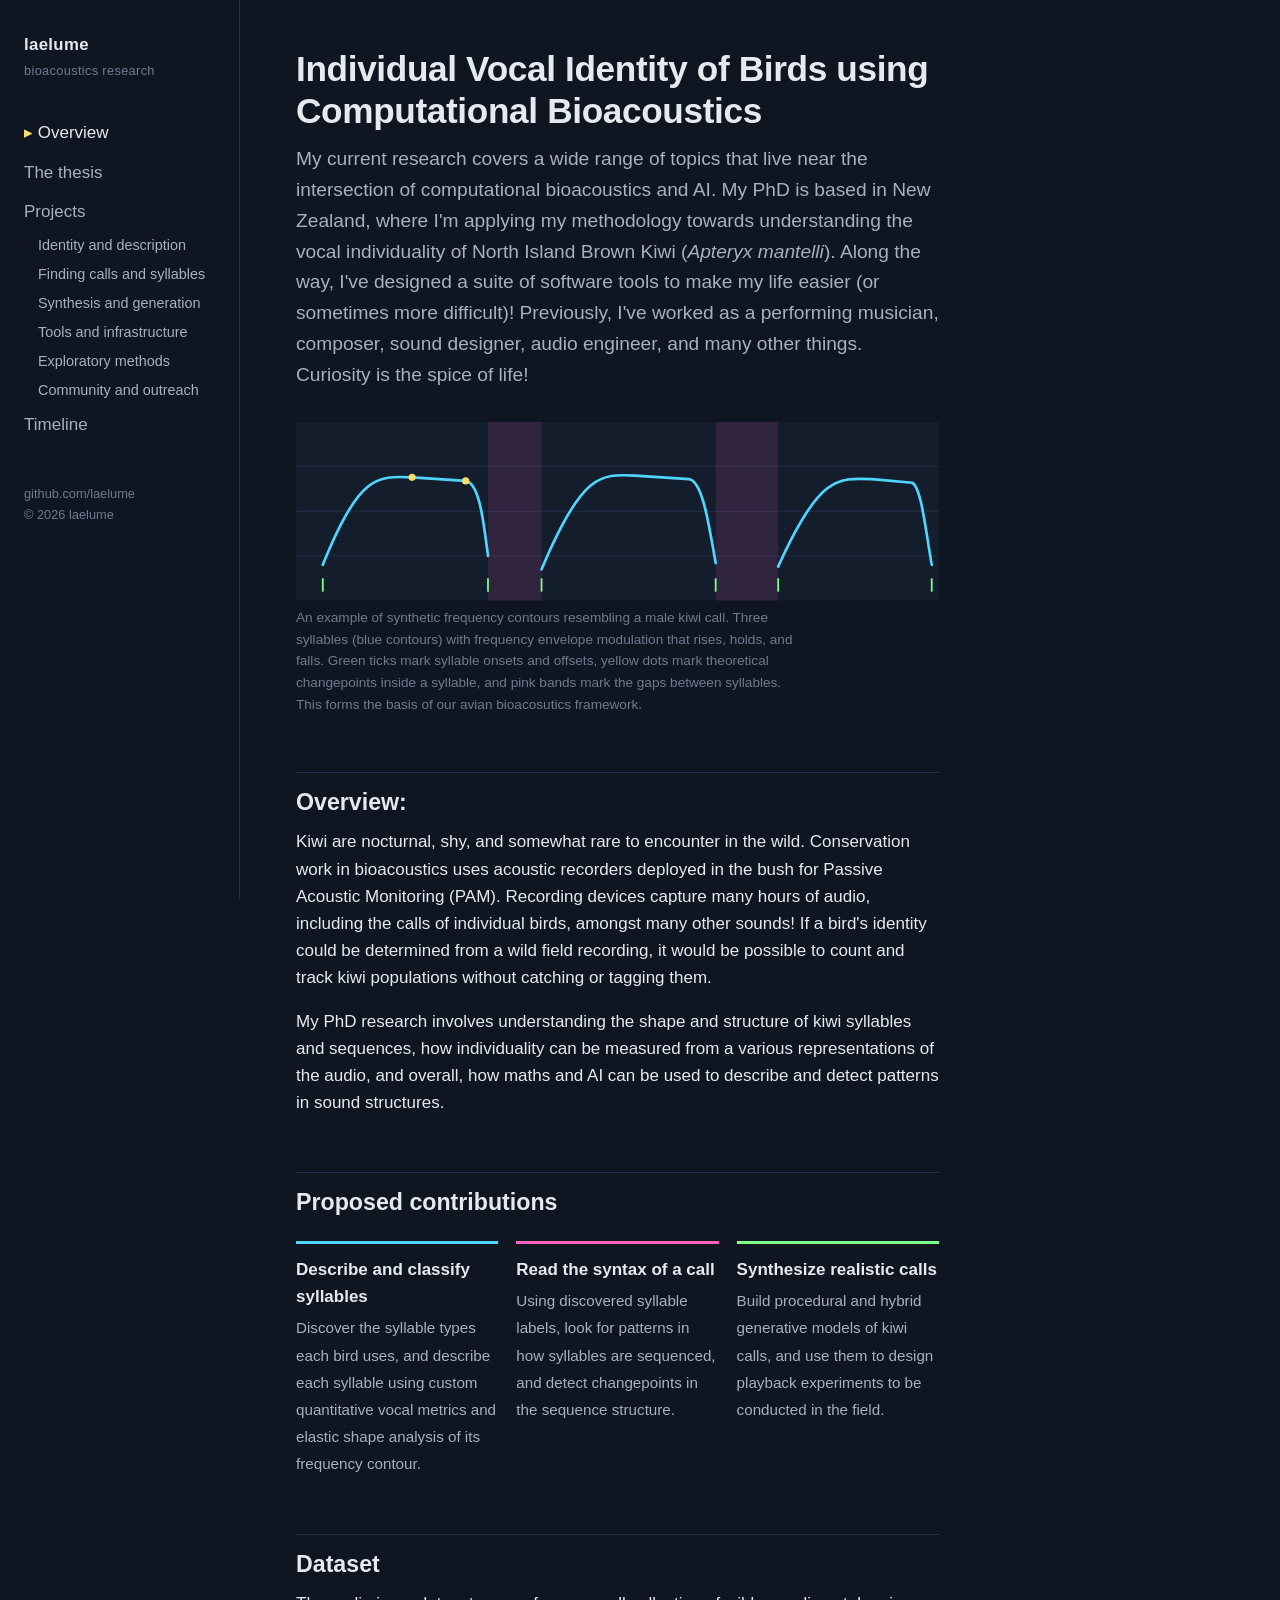
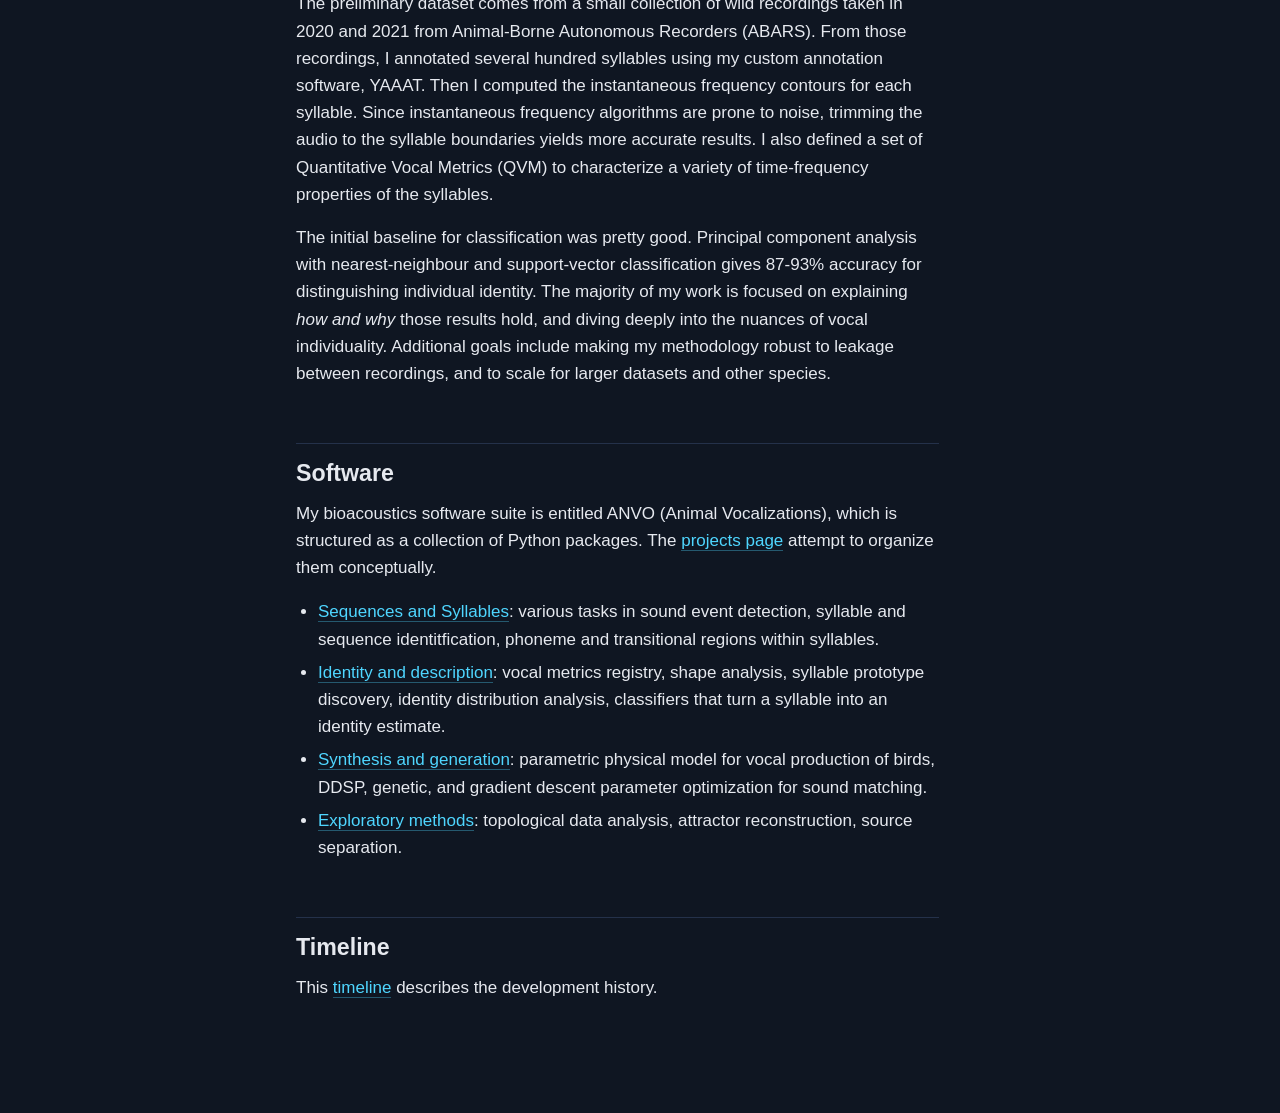
==== commit 243e76d5: "Update index.html" ====
--- a/research/index.html
+++ b/research/index.html
@@ -71,7 +71,7 @@
     <line x1="712" y1="175" x2="712" y2="190"/>
   </g>
 </svg>
-<p class="cap">An example of a frequency contours for a synthetic male kiwi call as seen on a spectrogram: three syllables (blue contours) with frequency modulation that rises, holds, and falls. Green ticks mark syllable onsets and offsets, yellow dots mark theoretical changepoints inside a syllable, and pink bands mark the gaps between syllables. This forms the basis of our avian bioacosutics framework.</p>
+<p class="cap">An example of synthetic frequency contours resembling a male kiwi call. Three syllables (blue contours) with frequency envelope modulation that rises, holds, and falls. Green ticks mark syllable onsets and offsets, yellow dots mark theoretical changepoints inside a syllable, and pink bands mark the gaps between syllables. This forms the basis of our avian bioacosutics framework.</p>
 </div>
 
 <h2>Overview:</h2>
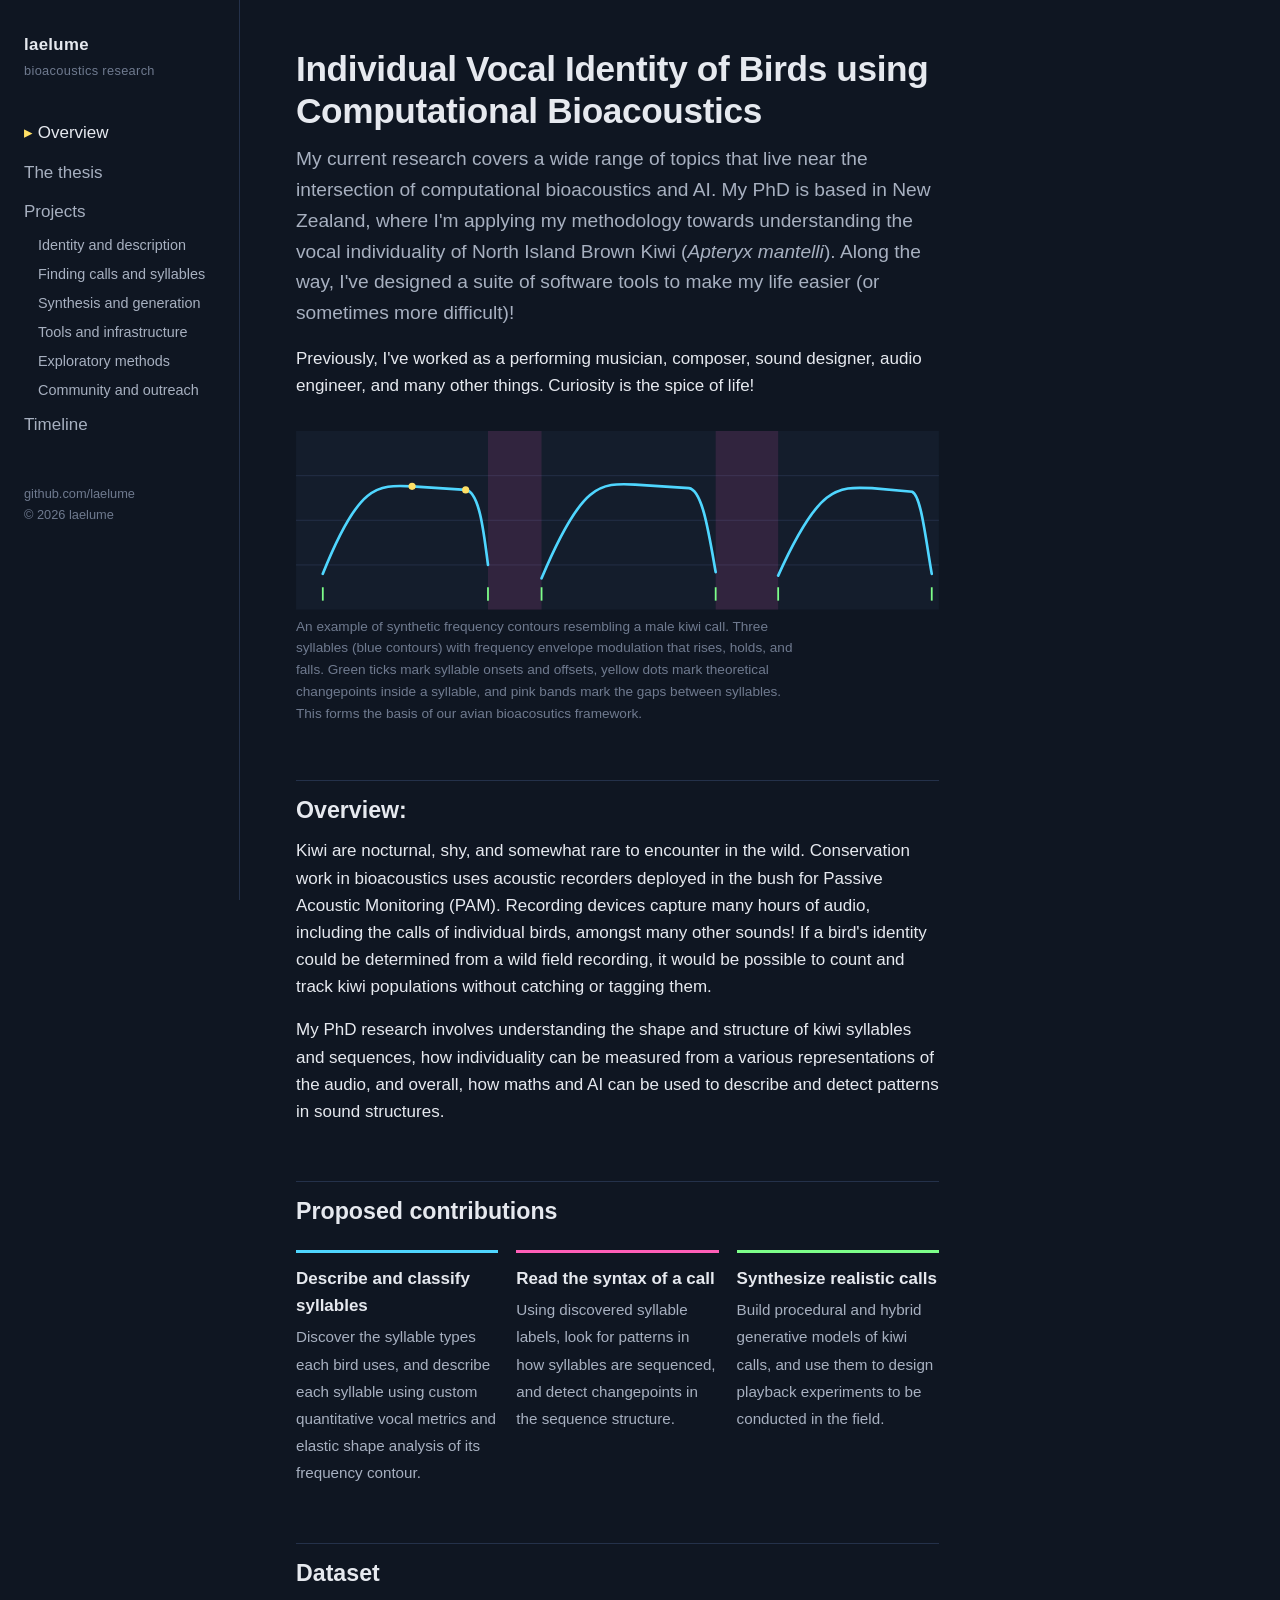
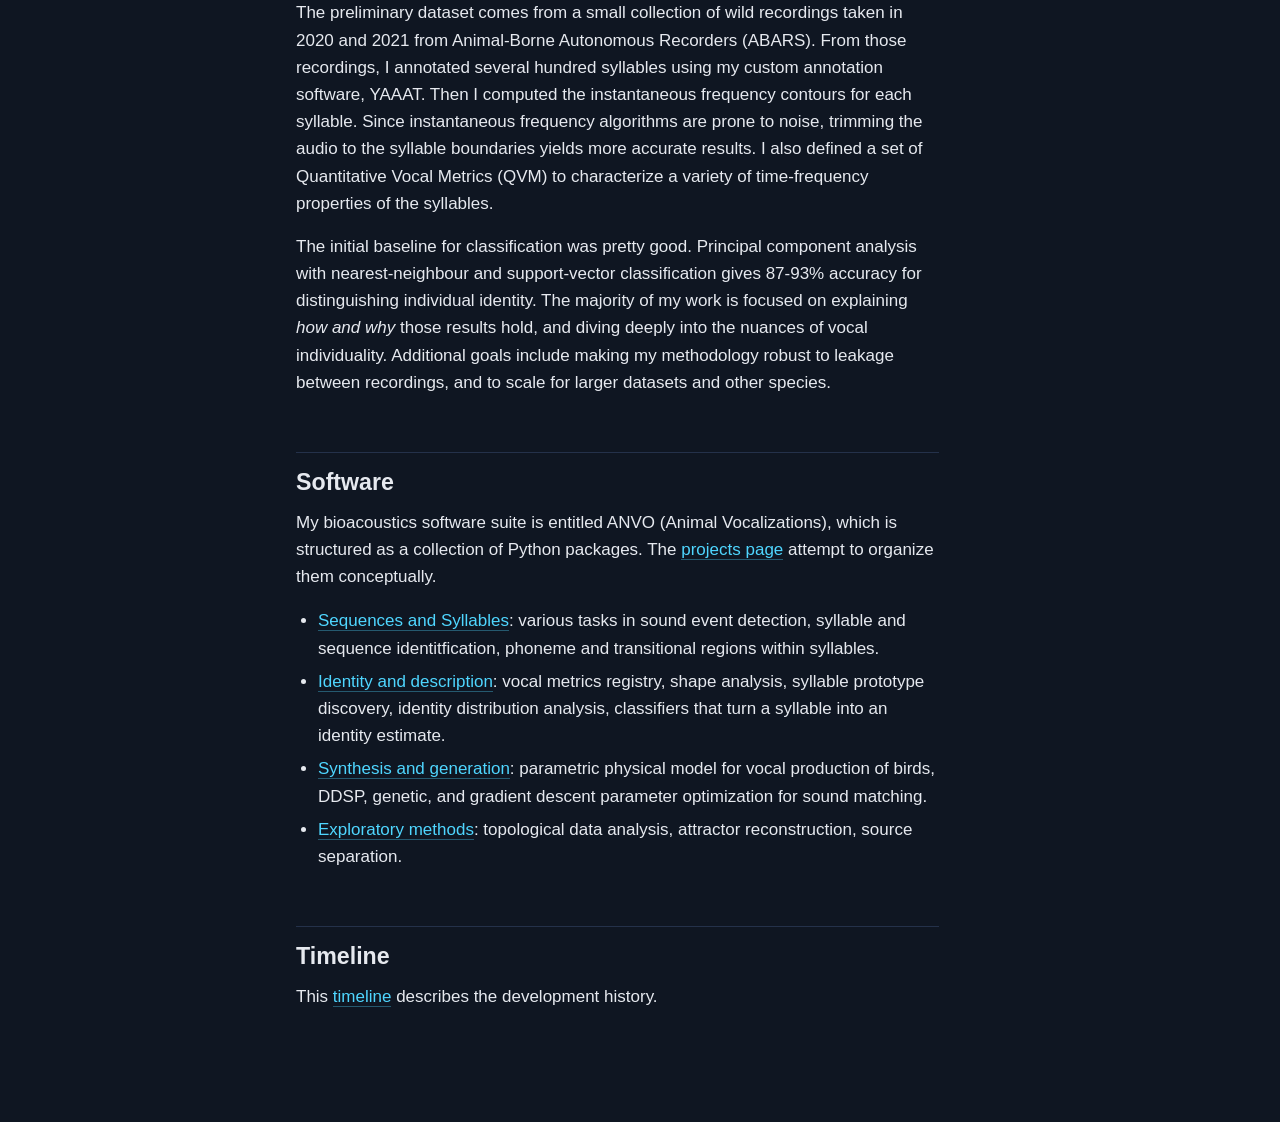
==== commit 16baa629: "Update index.html" ====
--- a/research/index.html
+++ b/research/index.html
@@ -34,11 +34,8 @@
 
 <main>
 <h1>Individual Vocal Identity of Birds using Computational Bioacoustics</h1>
-<p 
-class="lede">My current research covers a wide range of topics that live near the intersection of computational bioacoustics and AI. My PhD is based in New Zealand, where I'm applying my methodology towards understanding the vocal individuality of North Island Brown Kiwi (<em>Apteryx mantelli</em>). Along the way, I've designed a suite of software tools to make my life easier (or sometimes more difficult)!
-
-Previously, I've worked as a performing musician, composer, sound designer, audio engineer, and many other things. Curiosity is the spice of life!
-  </p>
+<p class="lede">My current research covers a wide range of topics that live near the intersection of computational bioacoustics and AI. My PhD is based in New Zealand, where I'm applying my methodology towards understanding the vocal individuality of North Island Brown Kiwi (<em>Apteryx mantelli</em>). Along the way, I've designed a suite of software tools to make my life easier (or sometimes more difficult)!</p>
+</p>Previously, I've worked as a performing musician, composer, sound designer, audio engineer, and many other things. Curiosity is the spice of life!</p>
   
 <div class="contour" aria-hidden="true">
 <svg viewBox="0 0 720 200" xmlns="http://www.w3.org/2000/svg" role="img">
